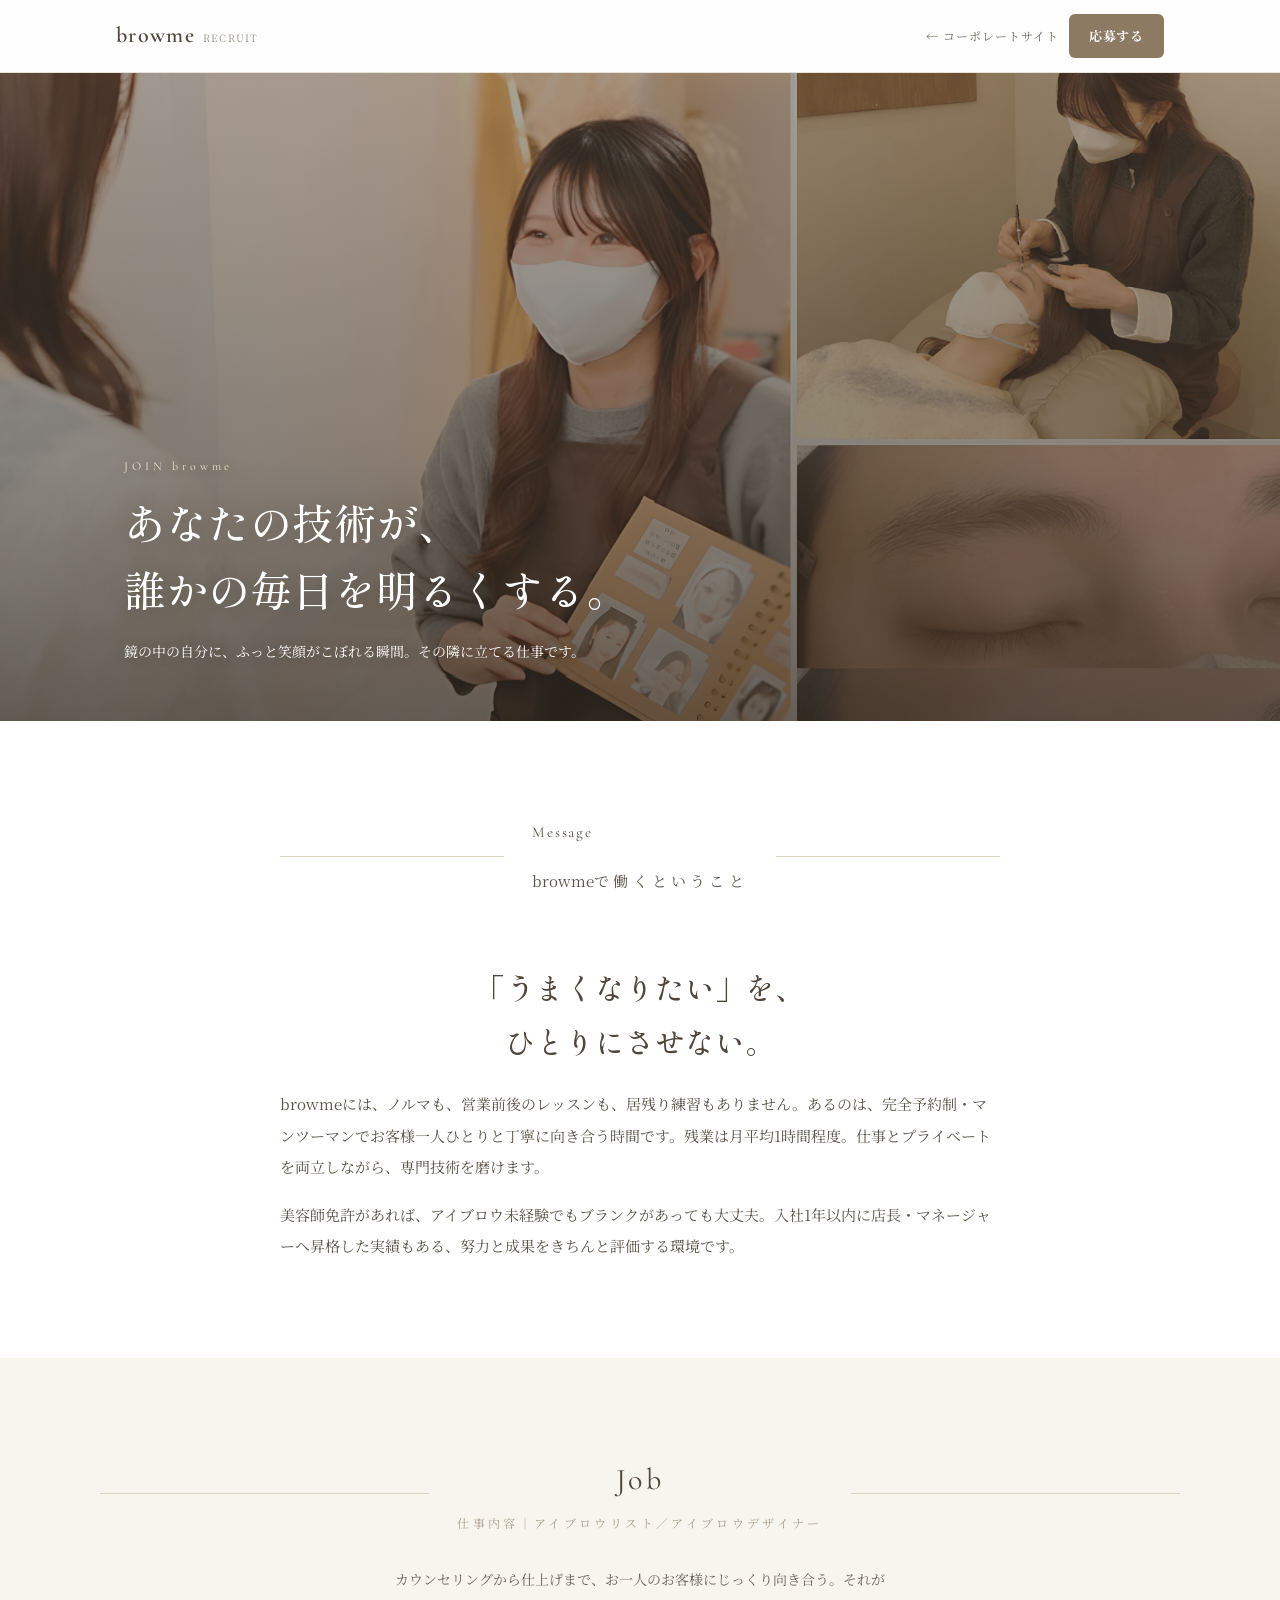
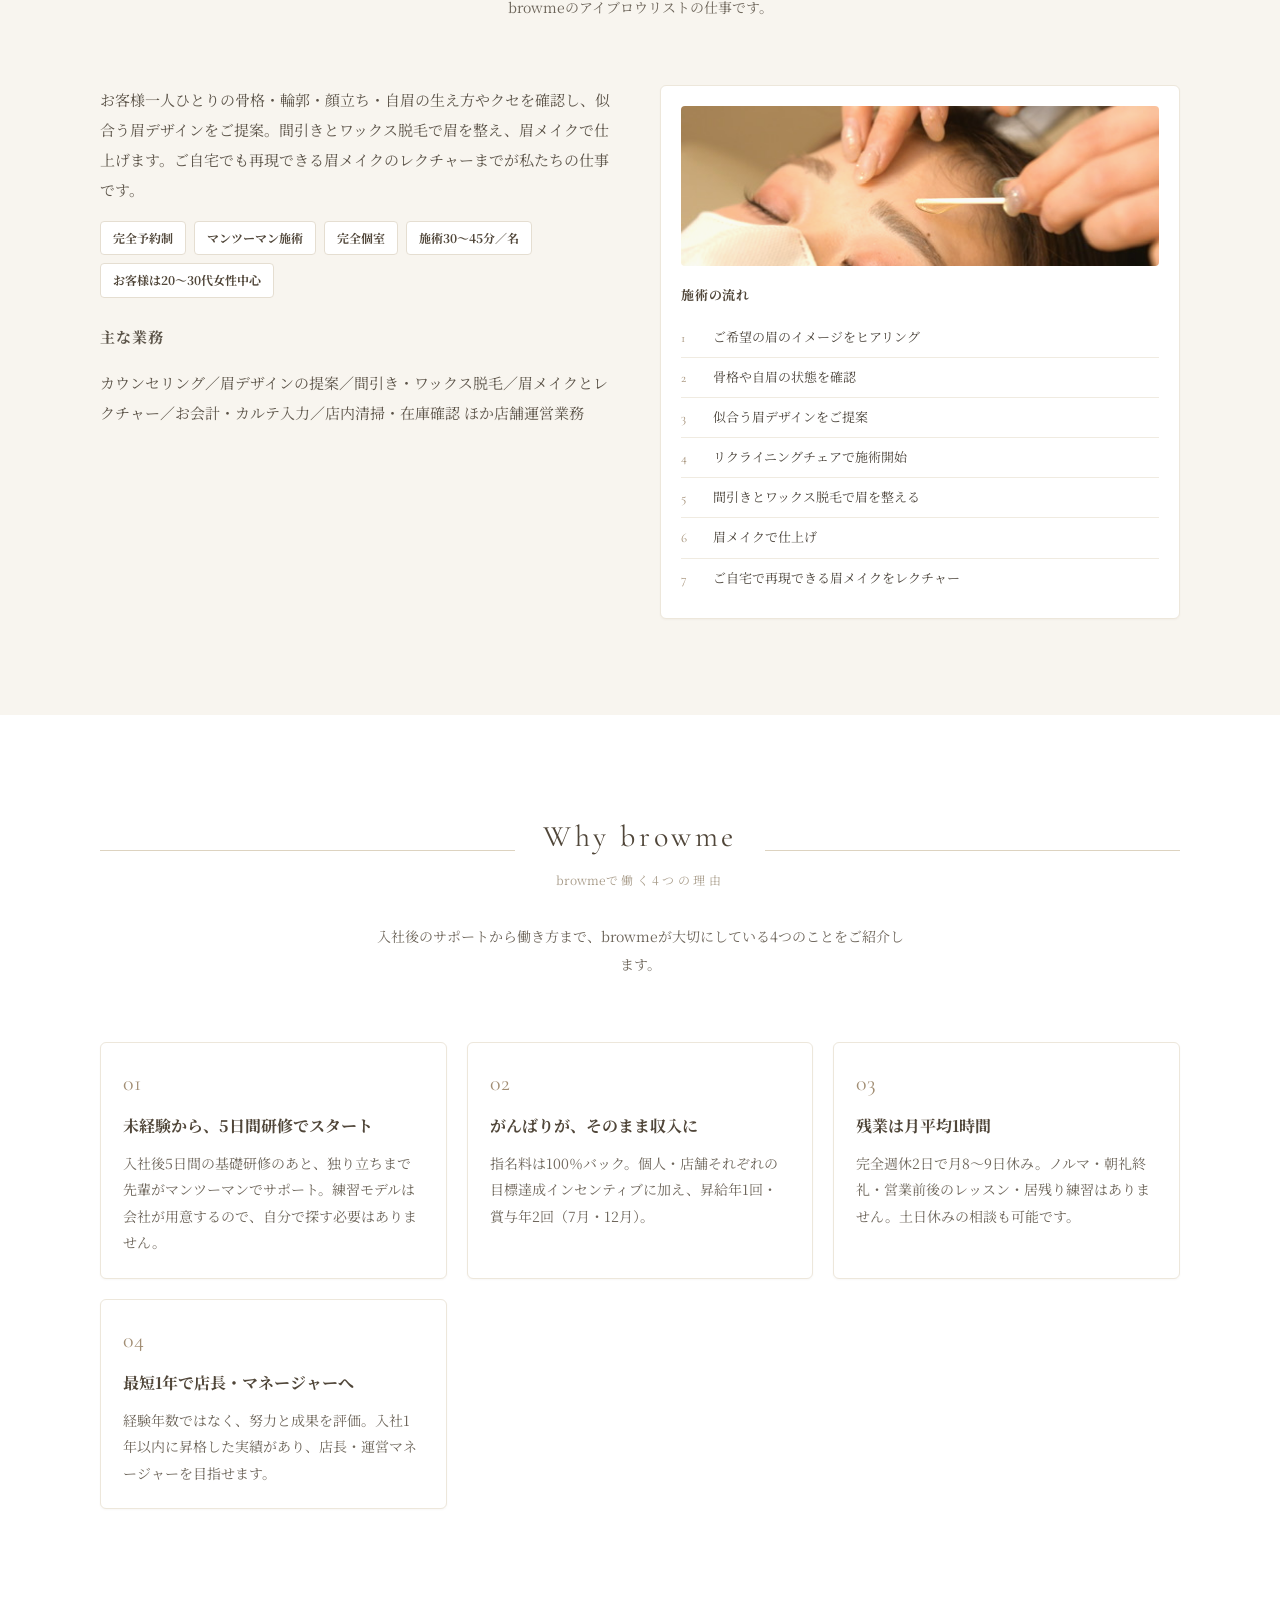
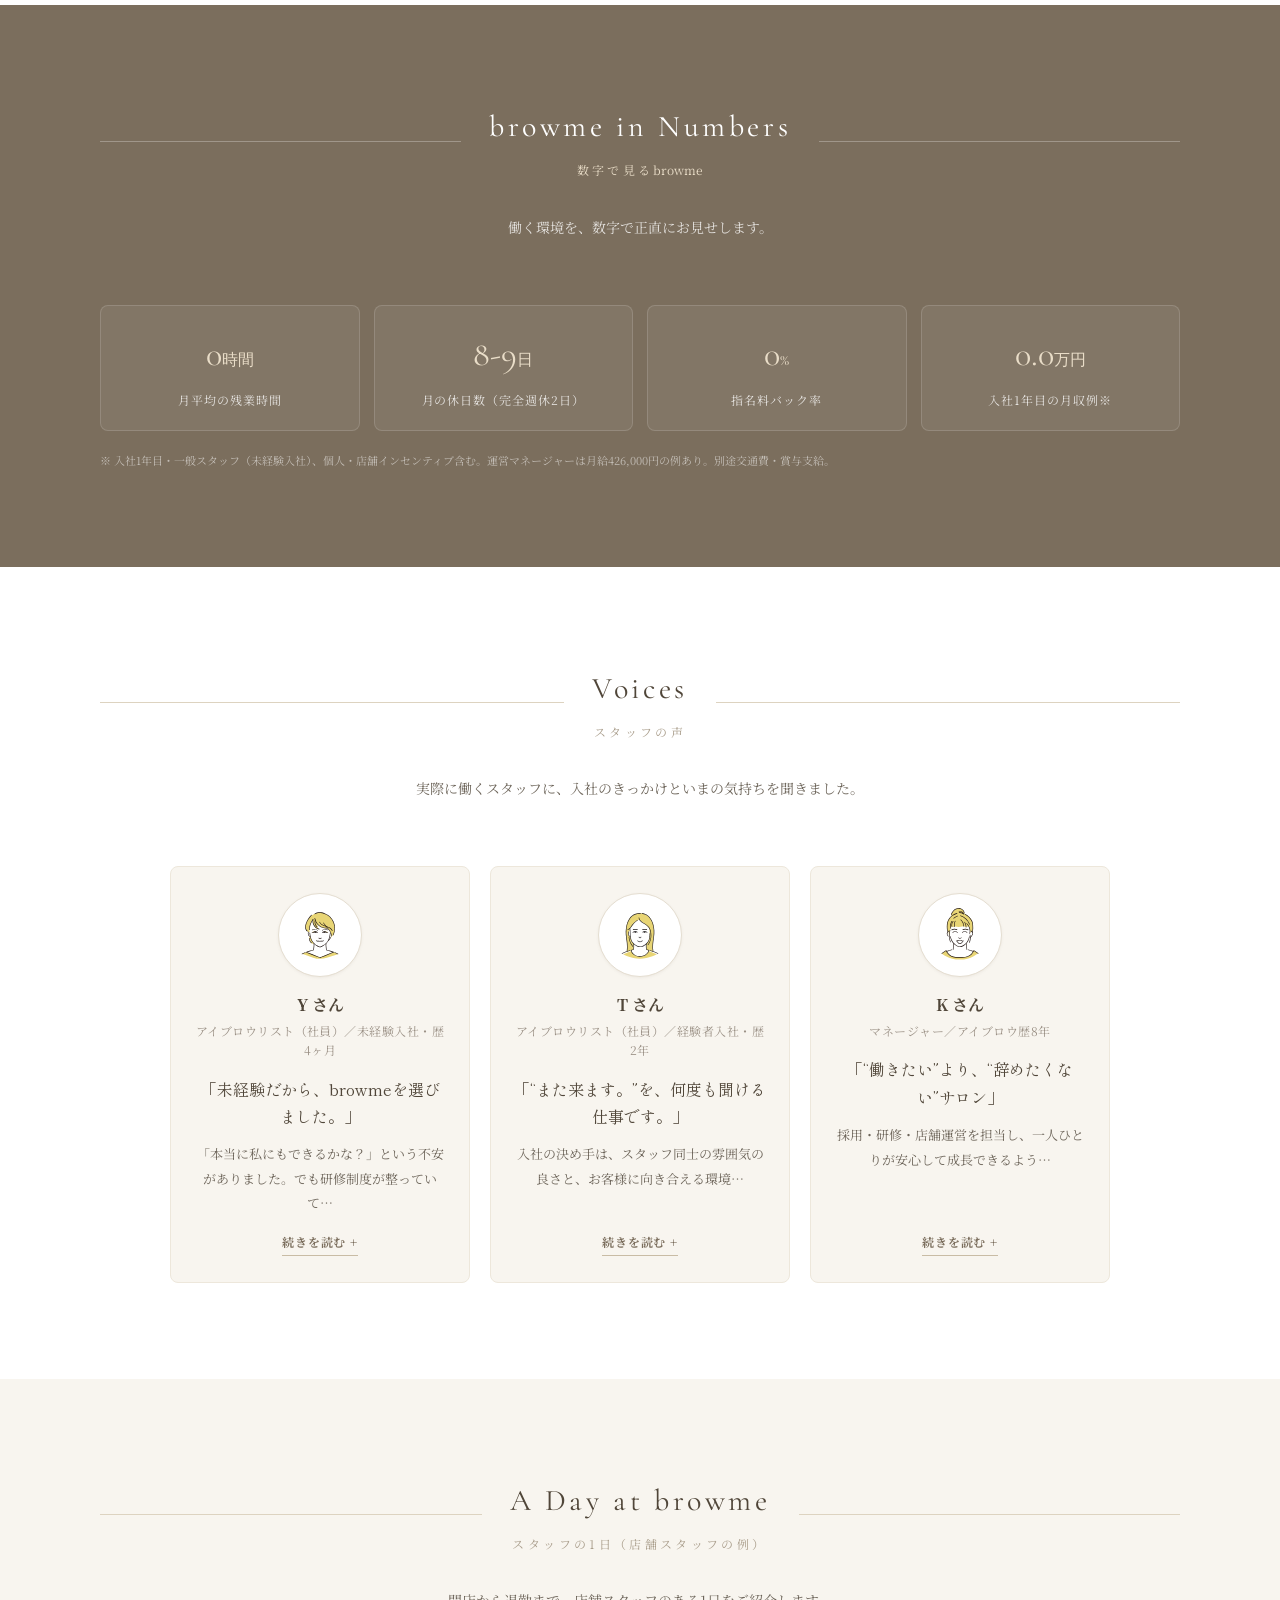
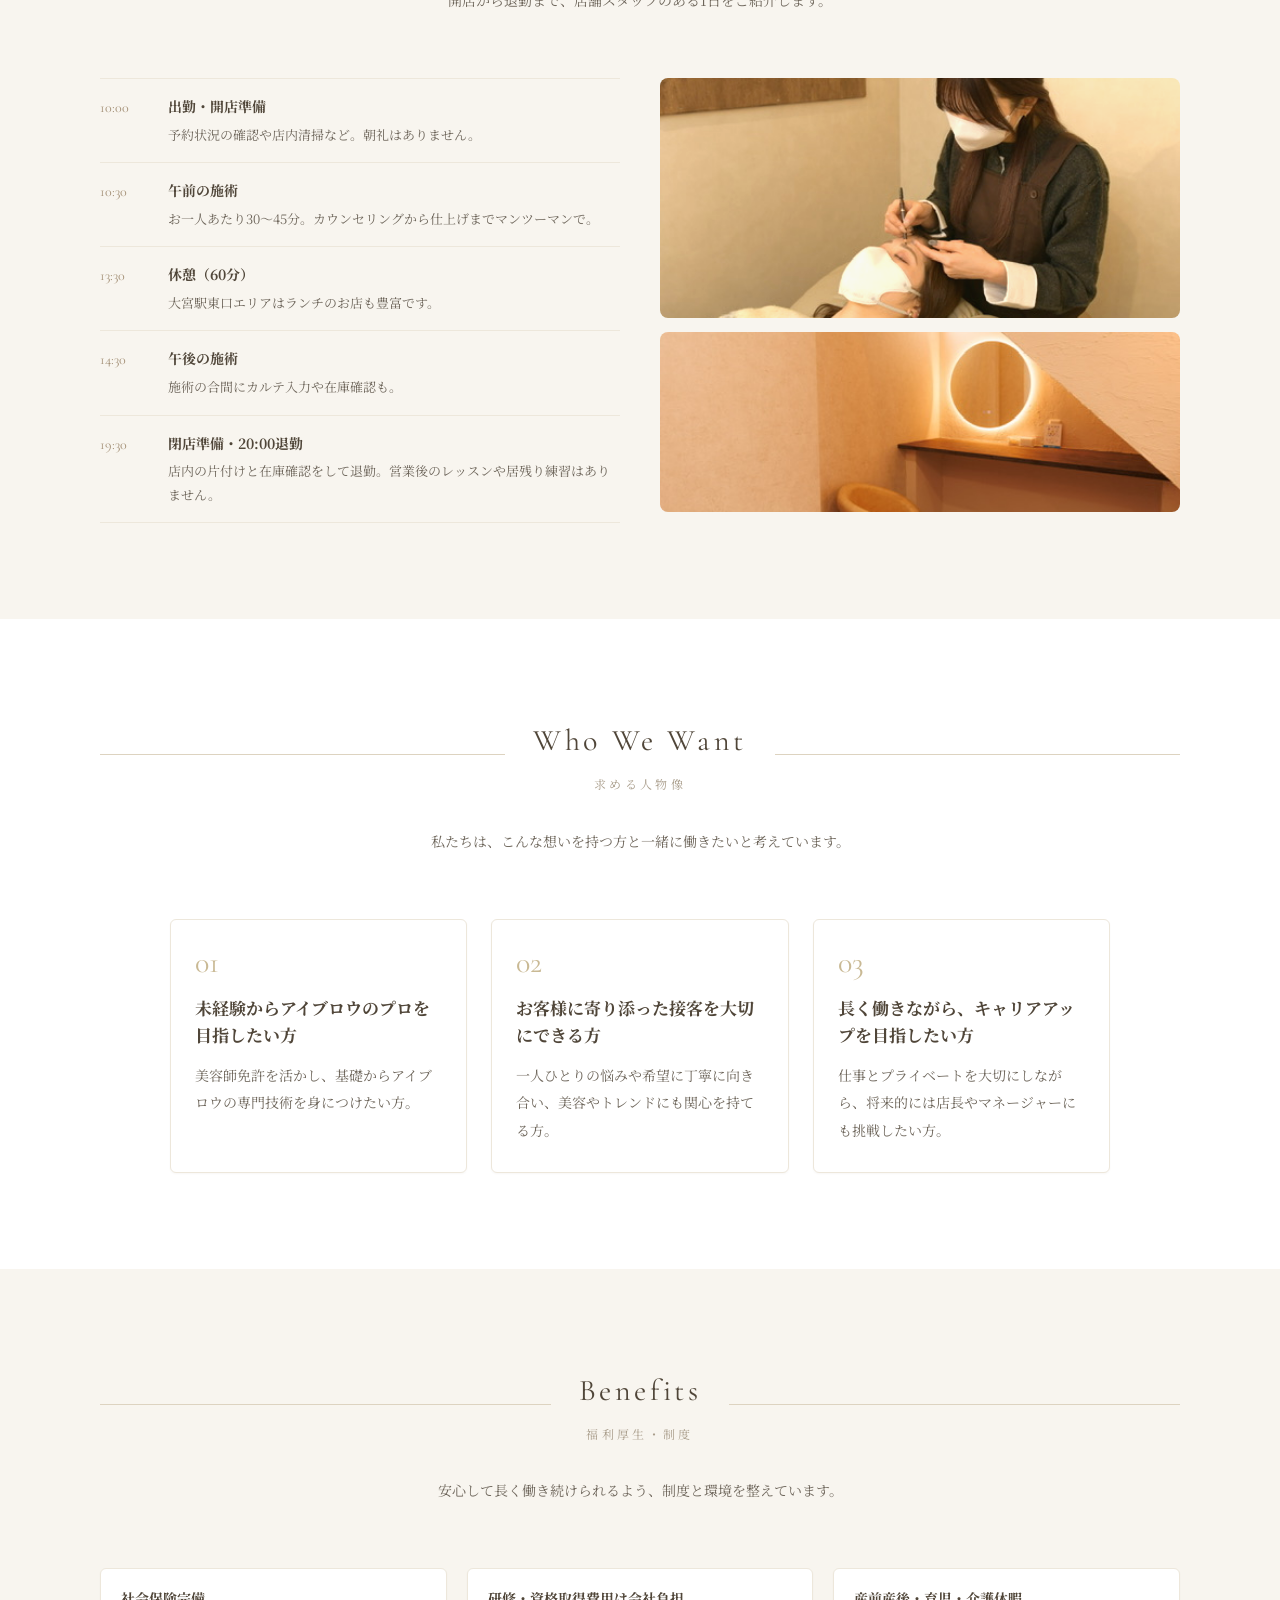
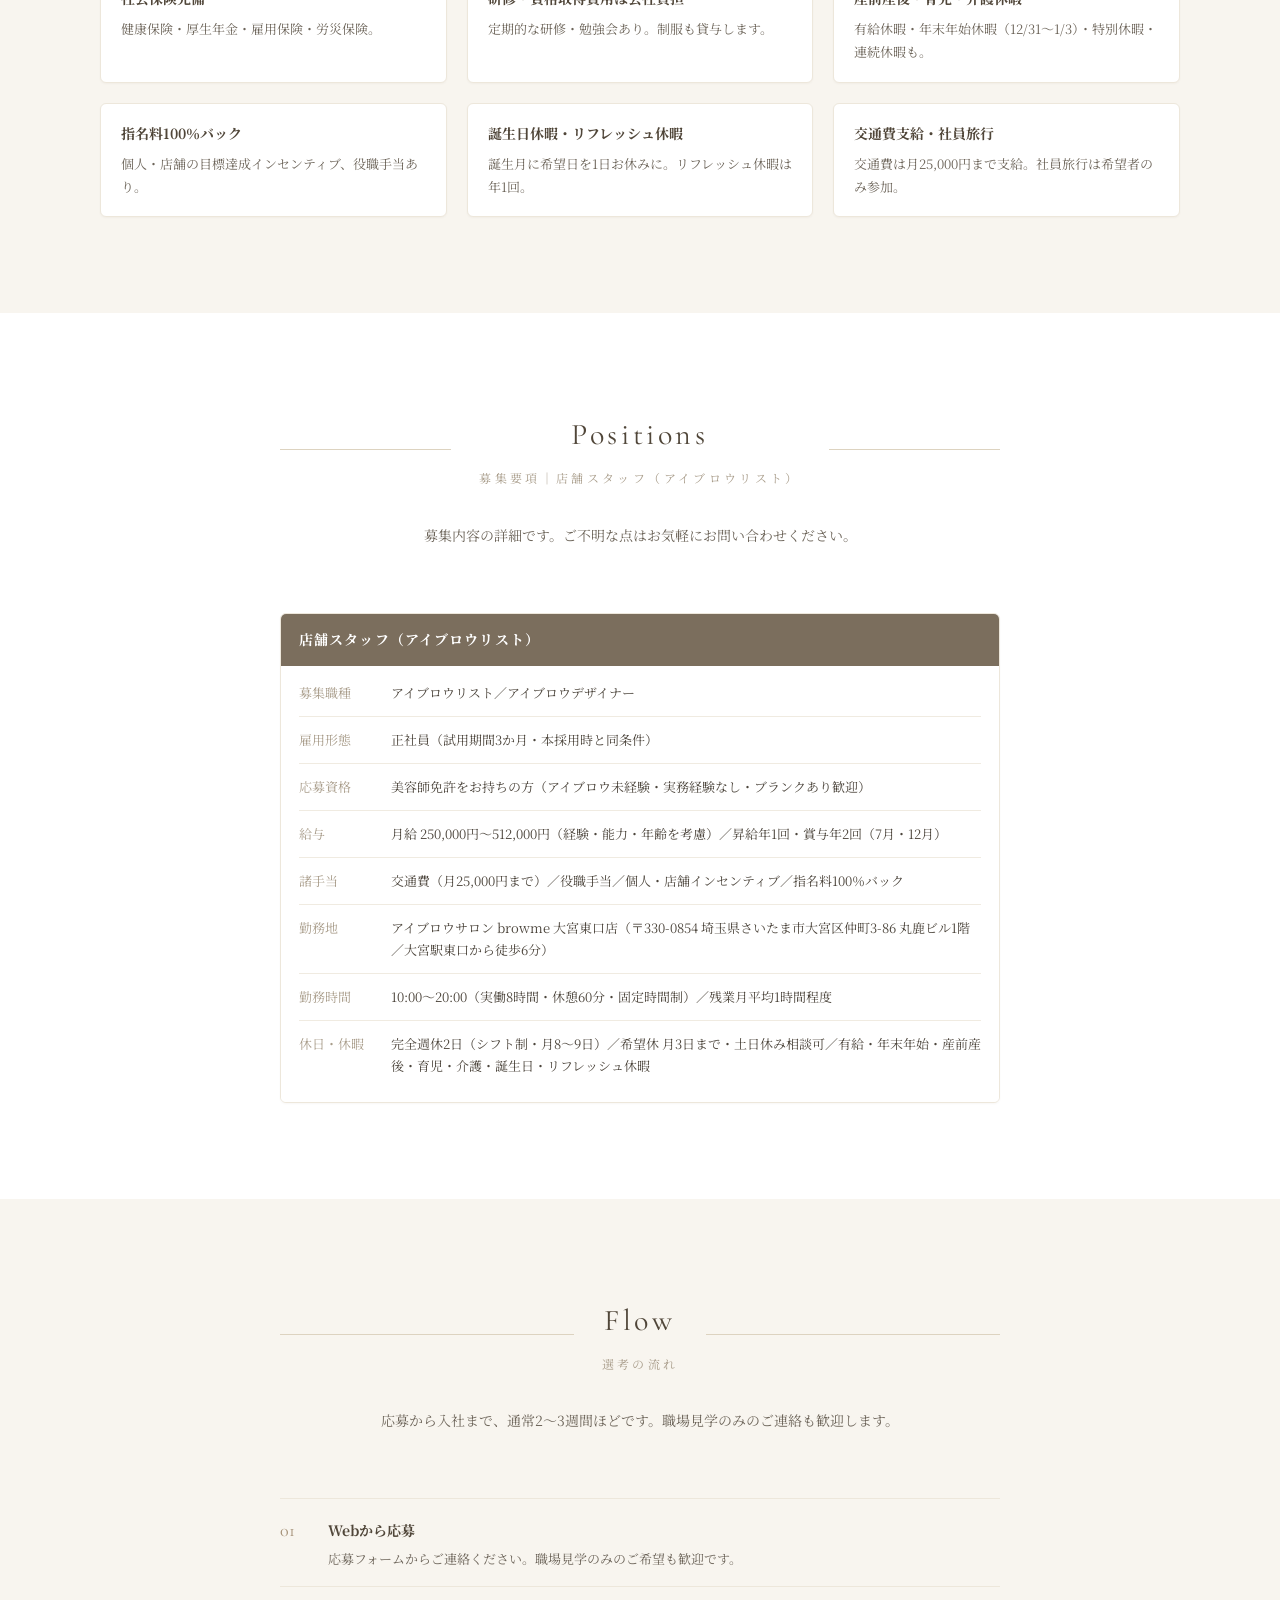
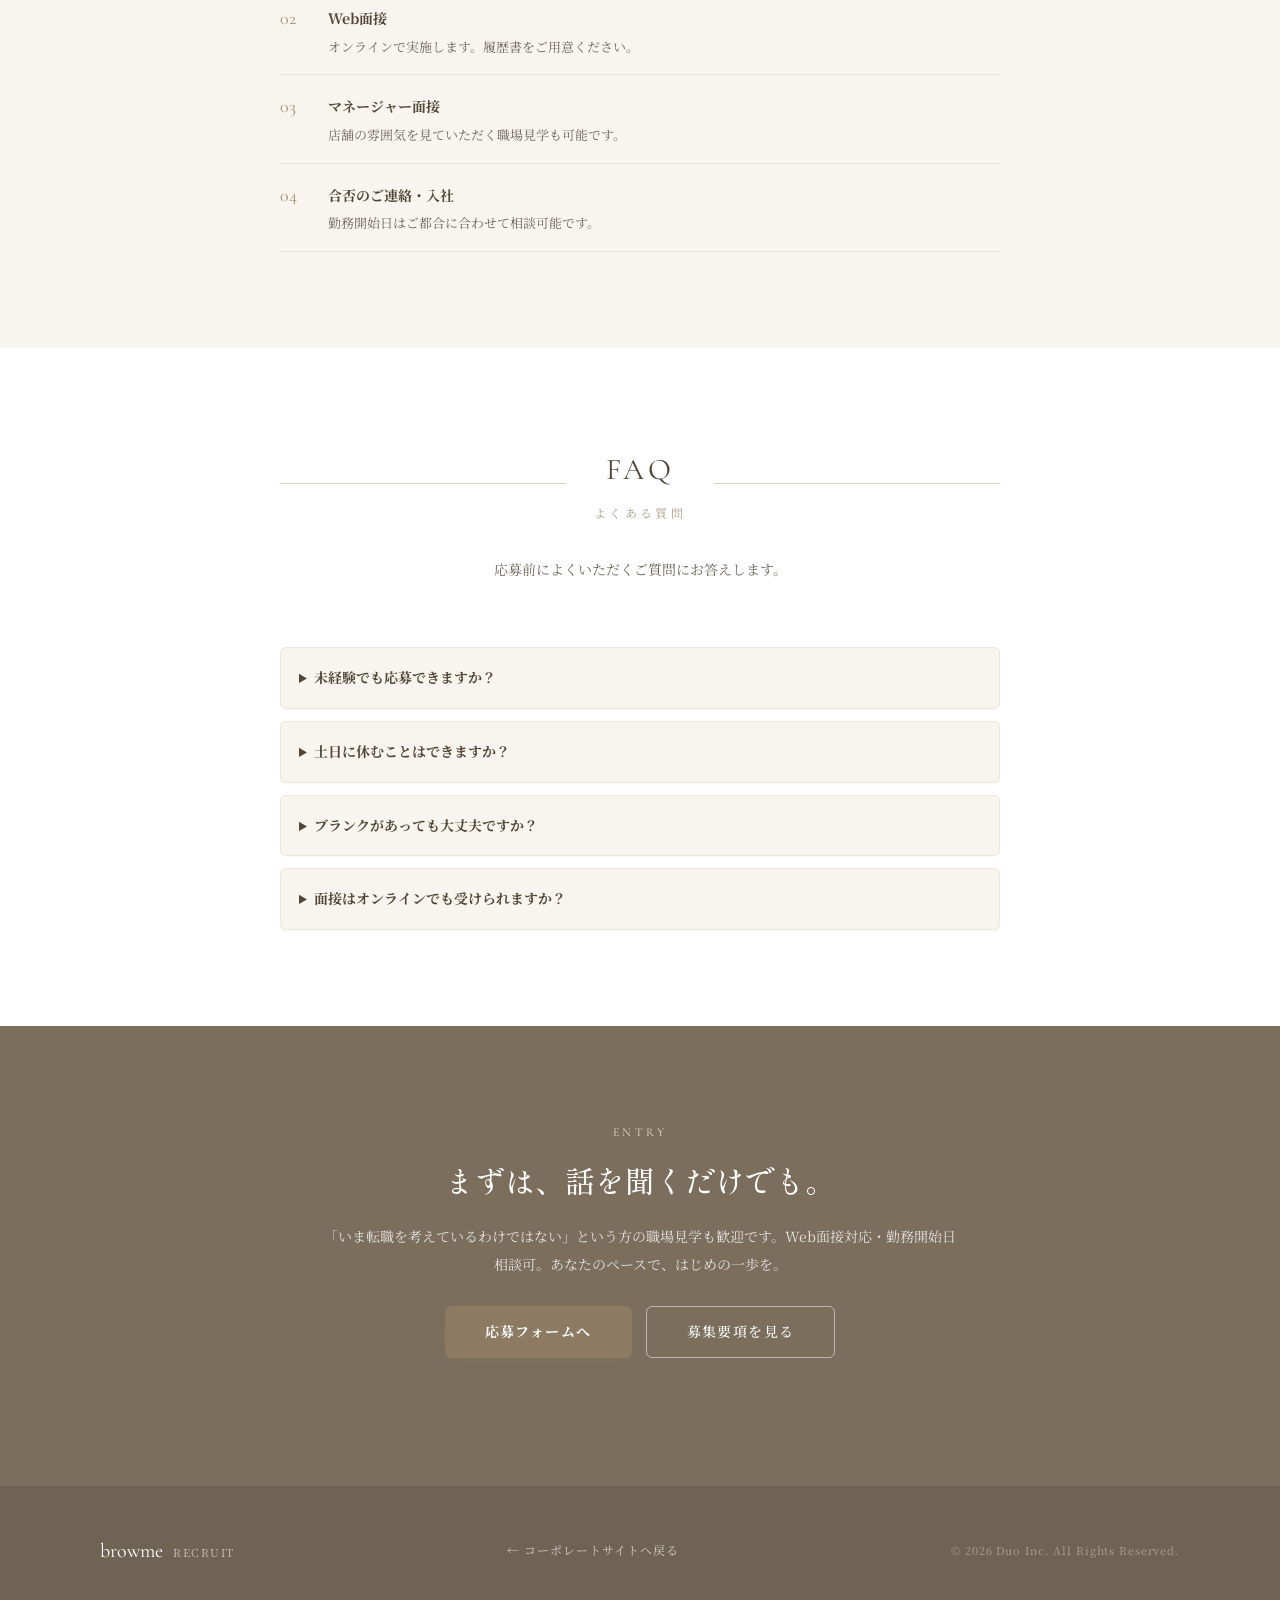
==== recruit.html @ a841f30f "初回アップロード" ====
<!DOCTYPE html>
<html lang="ja">
<head>
<meta charset="UTF-8">
<meta name="viewport" content="width=device-width, initial-scale=1">
<title>採用情報 | browme（ブロウミー）- 株式会社Duo</title>
<meta name="description" content="眉毛専門サロンbrowmeの採用情報。未経験からアイブロウのプロを目指せる環境、働く4つの理由、募集要項、選考フローをご紹介します。">
<link rel="preconnect" href="https://fonts.googleapis.com">
<link rel="preconnect" href="https://fonts.gstatic.com" crossorigin>
<link href="https://fonts.googleapis.com/css2?family=Cormorant+Garamond:ital,wght@0,400;0,500;0,600;1,400&family=Shippori+Mincho:wght@400;500;600&family=Noto+Serif+JP:wght@400;500;600;700&display=swap" rel="stylesheet">
<link rel="icon" type="image/png" sizes="16x16" href="img/favicon-16.png">
<link rel="icon" type="image/png" sizes="32x32" href="img/favicon-32.png">
<link rel="icon" type="image/png" sizes="512x512" href="img/favicon-512.png">
<link rel="apple-touch-icon" href="img/apple-touch-icon.png">
<link rel="stylesheet" href="css/base.css">
<link rel="stylesheet" href="css/style.css">
</head>
<body>

<header class="site-header">
  <div class="site-header__bar">
    <a href="index.html" class="site-header__logo">
      <span class="site-header__logo-mark">browme</span>
      <span class="site-header__logo-sub">RECRUIT</span>
    </a>
    <nav class="site-header__actions" aria-label="サイト操作">
      <a href="index.html" class="site-header__back-link">← コーポレートサイト</a>
      <a href="#entry" class="btn btn-primary">応募する</a>
    </nav>
  </div>
</header>

<main>

  <!-- Hero -->
  <section class="recruit-hero" aria-label="Recruit Hero">
    <div class="recruit-hero__media">
      <div class="img-wrapper">
        <img
          src="img/recruit-kv-collage.png"
          alt="カウンセリングから施術まで、スタッフが働く様子"
          width="4000"
          height="2800"
        />
      </div>
    </div>
    <div class="recruit-hero__overlay"></div>
    <div class="recruit-hero__content">
      <p class="recruit-hero__label">JOIN browme</p>
      <h1 class="recruit-hero__title">あなたの技術が、<br>誰かの毎日を明るくする。</h1>
      <p class="recruit-hero__lead">鏡の中の自分に、ふっと笑顔がこぼれる瞬間。その隣に立てる仕事です。</p>
    </div>
  </section>

  <!-- Message -->
  <section class="section section--bg-card" aria-labelledby="message-heading">
    <div class="container-mid message-copy" style="text-align: center;">
      <div class="section-heading">
        <span class="section-heading__rule"></span>
        <div class="section-heading__labels">
          <p class="section-heading__en" id="message-heading">Message</p>
          <p class="section-heading__jp"><span class="section-heading__jp-brand">browme</span>で働くということ</p>
        </div>
        <span class="section-heading__rule"></span>
      </div>
      <h2>「うまくなりたい」を、<br>ひとりにさせない。</h2>
      <p>browmeには、ノルマも、営業前後のレッスンも、居残り練習もありません。あるのは、完全予約制・マンツーマンでお客様一人ひとりと丁寧に向き合う時間です。残業は月平均1時間程度。仕事とプライベートを両立しながら、専門技術を磨けます。</p>
      <p>美容師免許があれば、アイブロウ未経験でもブランクがあっても大丈夫。入社1年以内に店長・マネージャーへ昇格した実績もある、努力と成果をきちんと評価する環境です。</p>
    </div>
  </section>

  <!-- Job -->
  <section class="section section--bg-base" aria-labelledby="job-heading">
    <div class="container">
      <div class="section-heading">
        <span class="section-heading__rule"></span>
        <div class="section-heading__labels">
          <p class="section-heading__en" id="job-heading">Job</p>
          <p class="section-heading__jp">仕事内容｜アイブロウリスト／アイブロウデザイナー</p>
        </div>
        <span class="section-heading__rule"></span>
      </div>
      <p class="section-lead">カウンセリングから仕上げまで、お一人のお客様にじっくり向き合う。それがbrowmeのアイブロウリストの仕事です。</p>
      <div class="job-grid">
        <div class="job-copy">
          <p>お客様一人ひとりの骨格・輪郭・顔立ち・自眉の生え方やクセを確認し、似合う眉デザインをご提案。間引きとワックス脱毛で眉を整え、眉メイクで仕上げます。ご自宅でも再現できる眉メイクのレクチャーまでが私たちの仕事です。</p>
          <div class="job-tags">
            <span class="job-tag">完全予約制</span>
            <span class="job-tag">マンツーマン施術</span>
            <span class="job-tag">完全個室</span>
            <span class="job-tag">施術30〜45分／名</span>
            <span class="job-tag">お客様は20〜30代女性中心</span>
          </div>
          <p class="job-copy__label">主な業務</p>
          <p class="job-copy__tasks">カウンセリング／眉デザインの提案／間引き・ワックス脱毛／眉メイクとレクチャー／お会計・カルテ入力／店内清掃・在庫確認 ほか店舗運営業務</p>
        </div>
        <div class="card job-flow-card">
          <div class="job-flow-card__media">
            <img src="img/treatment01.jpeg" alt="カウンセリングから仕上げまでの施術風景" width="480" height="360">
          </div>
          <p class="job-flow-card__label">施術の流れ</p>
          <div class="job-flow-list">
            <div class="job-flow-row"><span class="job-flow-row__num">1</span><span>ご希望の眉のイメージをヒアリング</span></div>
            <div class="job-flow-row"><span class="job-flow-row__num">2</span><span>骨格や自眉の状態を確認</span></div>
            <div class="job-flow-row"><span class="job-flow-row__num">3</span><span>似合う眉デザインをご提案</span></div>
            <div class="job-flow-row"><span class="job-flow-row__num">4</span><span>リクライニングチェアで施術開始</span></div>
            <div class="job-flow-row"><span class="job-flow-row__num">5</span><span>間引きとワックス脱毛で眉を整える</span></div>
            <div class="job-flow-row"><span class="job-flow-row__num">6</span><span>眉メイクで仕上げ</span></div>
            <div class="job-flow-row"><span class="job-flow-row__num">7</span><span>ご自宅で再現できる眉メイクをレクチャー</span></div>
          </div>
        </div>
      </div>
    </div>
  </section>

  <!-- Reasons -->
  <section class="section section--bg-card" aria-labelledby="reasons-heading">
    <div class="container">
      <div class="section-heading">
        <span class="section-heading__rule"></span>
        <div class="section-heading__labels">
          <p class="section-heading__en" id="reasons-heading">Why browme</p>
          <p class="section-heading__jp"><span class="section-heading__jp-brand">browme</span>で働く4つの理由</p>
        </div>
        <span class="section-heading__rule"></span>
      </div>
      <p class="section-lead">入社後のサポートから働き方まで、browmeが大切にしている4つのことをご紹介します。</p>
      <div class="card-grid">
        <article class="card reason-card">
          <p class="reason-card__num">01</p>
          <h3 class="reason-card__title">未経験から、5日間研修でスタート</h3>
          <p class="reason-card__desc">入社後5日間の基礎研修のあと、独り立ちまで先輩がマンツーマンでサポート。練習モデルは会社が用意するので、自分で探す必要はありません。</p>
        </article>
        <article class="card reason-card">
          <p class="reason-card__num">02</p>
          <h3 class="reason-card__title">がんばりが、そのまま収入に</h3>
          <p class="reason-card__desc">指名料は100％バック。個人・店舗それぞれの目標達成インセンティブに加え、昇給年1回・賞与年2回（7月・12月）。</p>
        </article>
        <article class="card reason-card">
          <p class="reason-card__num">03</p>
          <h3 class="reason-card__title">残業は月平均1時間</h3>
          <p class="reason-card__desc">完全週休2日で月8〜9日休み。ノルマ・朝礼終礼・営業前後のレッスン・居残り練習はありません。土日休みの相談も可能です。</p>
        </article>
        <article class="card reason-card">
          <p class="reason-card__num">04</p>
          <h3 class="reason-card__title">最短1年で店長・マネージャーへ</h3>
          <p class="reason-card__desc">経験年数ではなく、努力と成果を評価。入社1年以内に昇格した実績があり、店長・運営マネージャーを目指せます。</p>
        </article>
      </div>
    </div>
  </section>

  <!-- Numbers -->
  <section class="section section--bg-dark" aria-labelledby="numbers-heading">
    <div class="container">
      <div class="section-heading section-heading--on-dark">
        <span class="section-heading__rule"></span>
        <div class="section-heading__labels">
          <p class="section-heading__en" id="numbers-heading">browme in Numbers</p>
          <p class="section-heading__jp">数字で見る<span class="section-heading__jp-brand">browme</span></p>
        </div>
        <span class="section-heading__rule"></span>
      </div>
      <p class="section-lead" style="color: rgba(255,255,255,0.78);">働く環境を、数字で正直にお見せします。</p>
      <div class="numbers-grid">
        <div class="number-tile">
          <p class="number-tile__value"><span class="js-count" data-count-to="1">0</span><span class="number-tile__unit">時間</span></p>
          <p class="number-tile__label">月平均の残業時間</p>
        </div>
        <div class="number-tile">
          <p class="number-tile__value">8-9<span class="number-tile__unit">日</span></p>
          <p class="number-tile__label">月の休日数（完全週休2日）</p>
        </div>
        <div class="number-tile">
          <p class="number-tile__value"><span class="js-count" data-count-to="100">0</span><span class="number-tile__unit">%</span></p>
          <p class="number-tile__label">指名料バック率</p>
        </div>
        <div class="number-tile">
          <p class="number-tile__value"><span class="js-count" data-count-to="32.9" data-decimals="1">0.0</span><span class="number-tile__unit">万円</span></p>
          <p class="number-tile__label">入社1年目の月収例※</p>
        </div>
      </div>
      <p class="numbers-footnote">※ 入社1年目・一般スタッフ（未経験入社）、個人・店舗インセンティブ含む。運営マネージャーは月給426,000円の例あり。別途交通費・賞与支給。</p>
    </div>
  </section>

  <!-- Voices -->
  <section class="section section--bg-card" aria-labelledby="voices-heading">
    <div class="container">
      <div class="section-heading">
        <span class="section-heading__rule"></span>
        <div class="section-heading__labels">
          <p class="section-heading__en" id="voices-heading">Voices</p>
          <p class="section-heading__jp">スタッフの声</p>
        </div>
        <span class="section-heading__rule"></span>
      </div>
      <p class="section-lead">実際に働くスタッフに、入社のきっかけといまの気持ちを聞きました。</p>
      <div class="voices-grid">

        <div class="voice-card" data-voice-card
          role="button" tabindex="0"
          data-avatar-src="img/voice-y.svg"
          data-avatar-alt="Y さんのイラスト"
          data-name="Y さん"
          data-role="アイブロウリスト（社員）／未経験入社・歴4ヶ月"
          data-title="「未経験だから、browmeを選びました。」"
          data-body="「本当に私にもできるかな？」という不安がありました。でも、browmeは研修制度が整っていて、一つひとつ丁寧に教えてもらえたおかげで、少しずつ自信を持って施術ができるようになりました。現在はお客様一人ひとりに合わせたデザインをご提案し、「またお願いしたい」と言っていただけた時に、この仕事のやりがいを実感しています。分からないことはすぐに相談できる温かい環境なので、未経験だからと諦める必要はありません。一歩踏み出した先で、一緒に成長していきましょう！">
          <div class="voice-card__avatar"><img src="img/voice-y.svg" alt="Y さんのイラスト" width="84" height="84" loading="lazy" decoding="async" /></div>
          <p class="voice-card__name">Y さん</p>
          <p class="voice-card__role">アイブロウリスト（社員）／未経験入社・歴4ヶ月</p>
          <p class="voice-card__title">「未経験だから、browmeを選びました。」</p>
          <p class="voice-card__excerpt">「本当に私にもできるかな？」という不安がありました。でも研修制度が整っていて…</p>
          <span class="voice-card__more">続きを読む +</span>
        </div>

        <div class="voice-card" data-voice-card
          role="button" tabindex="0"
          data-avatar-src="img/voice-t.svg"
          data-avatar-alt="T さんのイラスト"
          data-name="T さん"
          data-role="アイブロウリスト（社員）／経験者入社・歴2年"
          data-title="「“また来ます。”を、何度も聞ける仕事です。」"
          data-body="入社の決め手は、スタッフ同士の雰囲気の良さと、お客様一人ひとりにしっかり向き合える環境だと感じたからです。現在はカウンセリングから施術まで担当し、お悩みや理想に寄り添ったデザインをご提案しています。「お願いして良かった」「また来ます」と言っていただける瞬間が、この仕事をしていて一番嬉しい瞬間です。困った時にはすぐ相談できる温かい環境なので、未経験の方も安心して成長できます。一緒に美容を楽しみながら働ける方をお待ちしています。">
          <div class="voice-card__avatar"><img src="img/voice-t.svg" alt="T さんのイラスト" width="84" height="84" loading="lazy" decoding="async" /></div>
          <p class="voice-card__name">T さん</p>
          <p class="voice-card__role">アイブロウリスト（社員）／経験者入社・歴2年</p>
          <p class="voice-card__title">「“また来ます。”を、何度も聞ける仕事です。」</p>
          <p class="voice-card__excerpt">入社の決め手は、スタッフ同士の雰囲気の良さと、お客様に向き合える環境…</p>
          <span class="voice-card__more">続きを読む +</span>
        </div>

        <div class="voice-card" data-voice-card
          role="button" tabindex="0"
          data-avatar-src="img/voice-k.svg"
          data-avatar-alt="K さんのイラスト"
          data-name="K さん"
          data-role="マネージャー／アイブロウ歴8年"
          data-title="「“働きたい”より、“辞めたくない”サロン」"
          data-body="採用・研修・店舗運営を担当し、一人ひとりが安心して成長できるようサポートしています。技術はもちろん、人としても成長できる環境だからこそ、お客様にも自然とその温かさが伝わると感じています。「ここで働けてよかった」と思ってもらえる場所を、これからもみんなでつくります。最初から完璧じゃなくて大丈夫です。分からないことや不安なことも一緒に乗り越えていくので、まずは「やってみたい」という気持ちを大切にしてほしいです。">
          <div class="voice-card__avatar"><img src="img/voice-k.svg" alt="K さんのイラスト" width="84" height="84" loading="lazy" decoding="async" /></div>
          <p class="voice-card__name">K さん</p>
          <p class="voice-card__role">マネージャー／アイブロウ歴8年</p>
          <p class="voice-card__title">「“働きたい”より、“辞めたくない”サロン」</p>
          <p class="voice-card__excerpt">採用・研修・店舗運営を担当し、一人ひとりが安心して成長できるよう…</p>
          <span class="voice-card__more">続きを読む +</span>
        </div>

      </div>
    </div>

    <div class="voice-modal-overlay" data-voice-modal hidden>
      <div class="voice-modal" data-voice-modal-dialog role="dialog" aria-modal="true" aria-labelledby="voice-modal-name">
        <button type="button" class="voice-modal__close" data-voice-modal-close aria-label="閉じる">×</button>
        <div class="voice-modal__head">
          <div class="voice-modal__avatar"><img data-voice-modal-avatar src="data:," alt="" /></div>
          <p class="voice-modal__name" id="voice-modal-name" data-voice-modal-name></p>
          <p class="voice-modal__role" data-voice-modal-role></p>
        </div>
        <p class="voice-modal__title" data-voice-modal-title></p>
        <p class="voice-modal__body" data-voice-modal-body></p>
      </div>
    </div>
  </section>

  <!-- A Day at browme -->
  <section class="section section--bg-base" aria-labelledby="day-heading">
    <div class="container">
      <div class="section-heading">
        <span class="section-heading__rule"></span>
        <div class="section-heading__labels">
          <p class="section-heading__en" id="day-heading">A Day at browme</p>
          <p class="section-heading__jp">スタッフの1日（店舗スタッフの例）</p>
        </div>
        <span class="section-heading__rule"></span>
      </div>
      <p class="section-lead">開店から退勤まで、店舗スタッフのある1日をご紹介します。</p>
      <div class="day-grid">
        <div class="numbered-list day-timeline">
          <div class="numbered-row"><span class="numbered-row__num">10:00</span><div><p class="numbered-row__title">出勤・開店準備</p><p class="numbered-row__body">予約状況の確認や店内清掃など。朝礼はありません。</p></div></div>
          <div class="numbered-row"><span class="numbered-row__num">10:30</span><div><p class="numbered-row__title">午前の施術</p><p class="numbered-row__body">お一人あたり30〜45分。カウンセリングから仕上げまでマンツーマンで。</p></div></div>
          <div class="numbered-row"><span class="numbered-row__num">13:30</span><div><p class="numbered-row__title">休憩（60分）</p><p class="numbered-row__body">大宮駅東口エリアはランチのお店も豊富です。</p></div></div>
          <div class="numbered-row"><span class="numbered-row__num">14:30</span><div><p class="numbered-row__title">午後の施術</p><p class="numbered-row__body">施術の合間にカルテ入力や在庫確認も。</p></div></div>
          <div class="numbered-row"><span class="numbered-row__num">19:30</span><div><p class="numbered-row__title">閉店準備・20:00退勤</p><p class="numbered-row__body">店内の片付けと在庫確認をして退勤。営業後のレッスンや居残り練習はありません。</p></div></div>
        </div>
        <div class="day-photos">
          <div class="day-photo-1"><img src="img/treatment02.jpeg" alt="施術中の風景" width="480" height="360"></div>
          <div class="day-photo-2"><img src="img/treatment03.jpeg" alt="スタッフルーム・休憩の様子" width="480" height="360"></div>
        </div>
      </div>
    </div>
  </section>

  <!-- Persona -->
  <section class="section section--bg-card" aria-labelledby="persona-heading">
    <div class="container">
      <div class="section-heading">
        <span class="section-heading__rule"></span>
        <div class="section-heading__labels">
          <p class="section-heading__en" id="persona-heading">Who We Want</p>
          <p class="section-heading__jp">求める人物像</p>
        </div>
        <span class="section-heading__rule"></span>
      </div>
      <p class="section-lead">私たちは、こんな想いを持つ方と一緒に働きたいと考えています。</p>
      <div class="persona-grid">
        <article class="card persona-card">
          <p class="persona-card__num">01</p>
          <h3 class="persona-card__title">未経験からアイブロウのプロを目指したい方</h3>
          <p class="persona-card__desc">美容師免許を活かし、基礎からアイブロウの専門技術を身につけたい方。</p>
        </article>
        <article class="card persona-card">
          <p class="persona-card__num">02</p>
          <h3 class="persona-card__title">お客様に寄り添った接客を大切にできる方</h3>
          <p class="persona-card__desc">一人ひとりの悩みや希望に丁寧に向き合い、美容やトレンドにも関心を持てる方。</p>
        </article>
        <article class="card persona-card">
          <p class="persona-card__num">03</p>
          <h3 class="persona-card__title">長く働きながら、キャリアアップを目指したい方</h3>
          <p class="persona-card__desc">仕事とプライベートを大切にしながら、将来的には店長やマネージャーにも挑戦したい方。</p>
        </article>
      </div>
    </div>
  </section>

  <!-- Benefits -->
  <section class="section section--bg-base" aria-labelledby="benefits-heading">
    <div class="container">
      <div class="section-heading">
        <span class="section-heading__rule"></span>
        <div class="section-heading__labels">
          <p class="section-heading__en" id="benefits-heading">Benefits</p>
          <p class="section-heading__jp">福利厚生・制度</p>
        </div>
        <span class="section-heading__rule"></span>
      </div>
      <p class="section-lead">安心して長く働き続けられるよう、制度と環境を整えています。</p>
      <div class="card-grid">
        <div class="card benefit-card">
          <p class="benefit-card__title">社会保険完備</p>
          <p class="benefit-card__desc">健康保険・厚生年金・雇用保険・労災保険。</p>
        </div>
        <div class="card benefit-card">
          <p class="benefit-card__title">研修・資格取得費用は会社負担</p>
          <p class="benefit-card__desc">定期的な研修・勉強会あり。制服も貸与します。</p>
        </div>
        <div class="card benefit-card">
          <p class="benefit-card__title">産前産後・育児・介護休暇</p>
          <p class="benefit-card__desc">有給休暇・年末年始休暇（12/31〜1/3）・特別休暇・連続休暇も。</p>
        </div>
        <div class="card benefit-card">
          <p class="benefit-card__title">指名料100％バック</p>
          <p class="benefit-card__desc">個人・店舗の目標達成インセンティブ、役職手当あり。</p>
        </div>
        <div class="card benefit-card">
          <p class="benefit-card__title">誕生日休暇・リフレッシュ休暇</p>
          <p class="benefit-card__desc">誕生月に希望日を1日お休みに。リフレッシュ休暇は年1回。</p>
        </div>
        <div class="card benefit-card">
          <p class="benefit-card__title">交通費支給・社員旅行</p>
          <p class="benefit-card__desc">交通費は月25,000円まで支給。社員旅行は希望者のみ参加。</p>
        </div>
      </div>
    </div>
  </section>

  <!-- Positions -->
  <section id="positions" class="section section--bg-card" aria-labelledby="positions-heading">
    <div class="container-mid">
      <div class="section-heading">
        <span class="section-heading__rule"></span>
        <div class="section-heading__labels">
          <p class="section-heading__en" id="positions-heading">Positions</p>
          <p class="section-heading__jp">募集要項｜店舗スタッフ（アイブロウリスト）</p>
        </div>
        <span class="section-heading__rule"></span>
      </div>
      <p class="section-lead">募集内容の詳細です。ご不明な点はお気軽にお問い合わせください。</p>
      <div class="card position-card">
        <div class="position-card__head"><p class="position-card__head-title">店舗スタッフ（アイブロウリスト）</p></div>
        <div class="position-card__body">
          <div class="position-row"><span class="position-row__label">募集職種</span><span>アイブロウリスト／アイブロウデザイナー</span></div>
          <div class="position-row"><span class="position-row__label">雇用形態</span><span>正社員（試用期間3か月・本採用時と同条件）</span></div>
          <div class="position-row"><span class="position-row__label">応募資格</span><span>美容師免許をお持ちの方（アイブロウ未経験・実務経験なし・ブランクあり歓迎）</span></div>
          <div class="position-row"><span class="position-row__label">給与</span><span>月給 250,000円〜512,000円（経験・能力・年齢を考慮）／昇給年1回・賞与年2回（7月・12月）</span></div>
          <div class="position-row"><span class="position-row__label">諸手当</span><span>交通費（月25,000円まで）／役職手当／個人・店舗インセンティブ／指名料100％バック</span></div>
          <div class="position-row"><span class="position-row__label">勤務地</span><span>アイブロウサロン browme 大宮東口店（〒330-0854 埼玉県さいたま市大宮区仲町3-86 丸鹿ビル1階／大宮駅東口から徒歩6分）</span></div>
          <div class="position-row"><span class="position-row__label">勤務時間</span><span>10:00〜20:00（実働8時間・休憩60分・固定時間制）／残業月平均1時間程度</span></div>
          <div class="position-row"><span class="position-row__label">休日・休暇</span><span>完全週休2日（シフト制・月8〜9日）／希望休 月3日まで・土日休み相談可／有給・年末年始・産前産後・育児・介護・誕生日・リフレッシュ休暇</span></div>
        </div>
      </div>
    </div>
  </section>

  <!-- Flow -->
  <section class="section section--bg-base" aria-labelledby="flow-heading">
    <div class="container-mid">
      <div class="section-heading">
        <span class="section-heading__rule"></span>
        <div class="section-heading__labels">
          <p class="section-heading__en" id="flow-heading">Flow</p>
          <p class="section-heading__jp">選考の流れ</p>
        </div>
        <span class="section-heading__rule"></span>
      </div>
      <p class="section-lead">応募から入社まで、通常2〜3週間ほどです。職場見学のみのご連絡も歓迎します。</p>
      <div class="numbered-list">
        <div class="numbered-row"><span class="numbered-row__num">01</span><div><p class="numbered-row__title">Webから応募</p><p class="numbered-row__body">応募フォームからご連絡ください。職場見学のみのご希望も歓迎です。</p></div></div>
        <div class="numbered-row"><span class="numbered-row__num">02</span><div><p class="numbered-row__title">Web面接</p><p class="numbered-row__body">オンラインで実施します。履歴書をご用意ください。</p></div></div>
        <div class="numbered-row"><span class="numbered-row__num">03</span><div><p class="numbered-row__title">マネージャー面接</p><p class="numbered-row__body">店舗の雰囲気を見ていただく職場見学も可能です。</p></div></div>
        <div class="numbered-row"><span class="numbered-row__num">04</span><div><p class="numbered-row__title">合否のご連絡・入社</p><p class="numbered-row__body">勤務開始日はご都合に合わせて相談可能です。</p></div></div>
      </div>
    </div>
  </section>

  <!-- FAQ -->
  <section class="section section--bg-card" aria-labelledby="faq-heading">
    <div class="container-mid">
      <div class="section-heading">
        <span class="section-heading__rule"></span>
        <div class="section-heading__labels">
          <p class="section-heading__en" id="faq-heading">FAQ</p>
          <p class="section-heading__jp">よくある質問</p>
        </div>
        <span class="section-heading__rule"></span>
      </div>
      <p class="section-lead">応募前によくいただくご質問にお答えします。</p>
      <div class="faq-list">
        <details class="faq-item">
          <summary>未経験でも応募できますか？</summary>
          <p>はい。美容師免許をお持ちであれば、アイブロウ未経験・美容師実務経験なしの方も歓迎です。入社後5日間の基礎研修と先輩のマンツーマンサポートで独り立ちまで伴走します。練習モデルは会社が用意します。</p>
        </details>
        <details class="faq-item">
          <summary>土日に休むことはできますか？</summary>
          <p>シフト制ですが、土日休みの相談が可能です。希望休は月3日まで出せます。</p>
        </details>
        <details class="faq-item">
          <summary>ブランクがあっても大丈夫ですか？</summary>
          <p>はい、ブランクのある方も歓迎です。5日間の基礎研修とマンツーマンサポートで、感覚を取り戻してから独り立ちできます。</p>
        </details>
        <details class="faq-item">
          <summary>面接はオンラインでも受けられますか？</summary>
          <p>はい、Web面接に対応しています。応募前の職場見学も可能ですので、お気軽にお申し付けください。</p>
        </details>
      </div>
    </div>
  </section>

  <!-- Entry CTA -->
  <section id="entry" class="section section--bg-dark section--cta-bottom" aria-labelledby="entry-heading">
    <div class="container-narrow entry-cta">
      <p class="entry-cta__label" id="entry-heading">ENTRY</p>
      <h2 class="entry-cta__title">まずは、話を聞くだけでも。</h2>
      <p class="entry-cta__lead">「いま転職を考えているわけではない」という方の職場見学も歓迎です。Web面接対応・勤務開始日相談可。あなたのペースで、はじめの一歩を。</p>
      <div class="entry-cta__actions">
        <a href="index.html#contact" class="btn btn-primary btn-lg btn-shadow">応募フォームへ</a>
        <a href="#positions" class="btn btn-outline-on-dark btn-lg">募集要項を見る</a>
      </div>
    </div>
  </section>

</main>

<footer class="site-footer" style="background: var(--color-footer-recruit);">
  <div class="container" style="display: flex; flex-wrap: wrap; align-items: center; justify-content: space-between; gap: 16px;">
    <div class="site-footer__logo">
      <span class="site-footer__logo-mark" style="font-size: 20px;">browme</span>
      <span class="site-footer__logo-sub">RECRUIT</span>
    </div>
    <a href="index.html" style="font-size: 12px; letter-spacing: 0.08em; color: rgba(255,255,255,0.7);">← コーポレートサイトへ戻る</a>
    <p class="site-footer__copyright">© 2026 Duo Inc. All Rights Reserved.</p>
  </div>
</footer>

<script src="https://cdnjs.cloudflare.com/ajax/libs/gsap/3.12.5/gsap.min.js"></script>
<script src="https://cdnjs.cloudflare.com/ajax/libs/gsap/3.12.5/ScrollTrigger.min.js"></script>
<script src="js/main.js"></script>
</body>
</html>
---- css/base.css ----
/* ===========================================================
   Base / Reset — mobile-first
   =========================================================== */
*,
*::before,
*::after {
  box-sizing: border-box;
}

html {
  scroll-behavior: smooth;
  scroll-padding-top: 72px;
}

body {
  margin: 0;
  background: var(--color-bg);
  color: var(--color-text-base);
  font-family: var(--font-body);
  -webkit-font-smoothing: antialiased;
  line-height: 1.7;
}

img {
  max-width: 100%;
  display: block;
}

a {
  color: var(--color-heading);
  text-decoration: none;
}

a:hover,
a:focus-visible {
  color: var(--color-accent);
}

button {
  font-family: inherit;
}

:focus-visible {
  outline: 2px solid var(--color-accent);
  outline-offset: 2px;
}

h1, h2, h3, p {
  margin: 0;
}

.visually-hidden {
  position: absolute;
  width: 1px;
  height: 1px;
  padding: 0;
  margin: -1px;
  overflow: hidden;
  clip: rect(0, 0, 0, 0);
  white-space: nowrap;
  border: 0;
}

@keyframes duoFadeUp {
  from {
    opacity: 0;
    transform: translateY(14px);
  }
  to {
    opacity: 1;
    transform: none;
  }
}

@media (prefers-reduced-motion: reduce) {
  html {
    scroll-behavior: auto;
  }
  * {
    animation-duration: 0.001ms !important;
    animation-iteration-count: 1 !important;
    transition-duration: 0.001ms !important;
  }
}
---- css/style.css ----
/* ===========================================================
   browme corporate site — style.css
   Design tokens, layout helpers, shared components, and
   page-specific styles (TOP / Recruit).
   =========================================================== */

/* ===========================================================
   Design Tokens
   =========================================================== */
:root {
  /* Colors — backgrounds */
  --color-bg: #F8F5EF;
  --color-card-bg: #ffffff;
  --color-card-hover-bg: #FCFAF6;
  --color-card-hover-bg-alt: #F6F1E8;

  /* Colors — dark band / CTA */
  --color-dark-band: #7B6E5D;
  --color-cta-bg: #8C7A63;
  --color-footer-top: #7B6E5D;
  --color-footer-recruit: #6F6353;

  /* Colors — text */
  --color-heading: #504639;
  --color-body: #5B5348;
  --color-body-light: #6D655A;
  --color-caption: #A99D8B;
  --color-caption-alt: #9B9186;
  --color-text-base: #4D463D;

  /* Colors — accents */
  --color-accent: #A28E74;
  --color-accent-alt: #C9B994;
  --color-accent-on-dark: #E9DDC8;
  --color-accent-on-dark-alt: #F0E5D0;

  /* Colors — borders */
  --color-border: #E9E3D7;
  --color-border-card: #EDE7DB;
  --color-border-thin: #DDD3C0;
  --color-border-input: #DCD4C5;
  --color-border-hover: #C9BCA5;
  --color-border-secondary-btn: #BBAF9C;

  /* Typography */
  --font-display: 'Cormorant Garamond', serif;
  --font-heading-jp: 'Shippori Mincho', serif;
  --font-body: 'Noto Serif JP', 'Hiragino Mincho ProN', serif;

  /* Radius */
  --radius-card: 6px;
  --radius-photo: 6px;
  --radius-image-inner: 4px;
  --radius-store-card: 8px;

  /* Shadow */
  --shadow-card: 0 1px 2px rgba(120, 105, 85, 0.05);
  --shadow-cta: 0 4px 14px rgba(140, 122, 99, 0.28);
  --shadow-modal: 0 20px 60px rgba(58, 51, 42, 0.35);

  /* Spacing — mobile-first base, overridden at wider breakpoints */
  --section-padding-y: 56px;
  --section-padding-y-lg: 96px;
  --section-padding-y-cta-bottom: 72px;
  --section-padding-y-cta-bottom-lg: 128px;
  --section-padding-x: 20px;
  --section-padding-x-lg: 24px;

  /* Layout widths */
  --content-max-width: 1080px;
  --content-max-width-wide: 940px;
  --content-max-width-mid: 720px;
  --content-max-width-narrow: 640px;

  /* Motion */
  --ease-standard: ease;
  --duration-fade: 0.25s;
}

/* ===========================================================
   Layout helpers
   =========================================================== */
.container {
  max-width: var(--content-max-width);
  margin: 0 auto;
}

.container-wide {
  max-width: var(--content-max-width-wide);
  margin: 0 auto;
}

.container-mid {
  max-width: var(--content-max-width-mid);
  margin: 0 auto;
}

.container-narrow {
  max-width: var(--content-max-width-narrow);
  margin: 0 auto;
}

.section {
  padding: var(--section-padding-y) var(--section-padding-x);
}

.section--cta-bottom {
  padding-bottom: var(--section-padding-y-cta-bottom);
}

.section--bg-base {
  background: var(--color-bg);
}

.section--bg-card {
  background: var(--color-card-bg);
}

.section--bg-dark {
  background: var(--color-dark-band);
}

@media (min-width: 768px) {
  .section {
    padding-left: var(--section-padding-x-lg);
    padding-right: var(--section-padding-x-lg);
  }
}

@media (min-width: 900px) {
  .section {
    padding-top: var(--section-padding-y-lg);
    padding-bottom: var(--section-padding-y-lg);
  }
  .section--cta-bottom {
    padding-bottom: var(--section-padding-y-cta-bottom-lg);
  }
}

/* ---------- Section heading (English + JP flanked by rules) ---------- */
.section-heading {
  display: flex;
  align-items: center;
  gap: 20px;
  margin: 0 0 40px;
}

.section-heading__rule {
  flex: 1;
  height: 1px;
  background: var(--color-border-thin);
}

.section-heading--on-dark .section-heading__rule {
  background: rgba(255, 255, 255, 0.28);
}

.section-heading__labels {
  text-align: center;
}

.section-heading__en {
  margin: 0 0 8px;
  font-family: var(--font-display);
  font-size: 24px;
  font-weight: 400;
  letter-spacing: 0.1em;
  color: var(--color-heading);
}

.section-heading--on-dark .section-heading__en {
  color: #ffffff;
}

.section-heading__jp {
  margin: 0;
  font-size: 11px;
  letter-spacing: 0.24em;
  color: var(--color-caption);
}

.section-heading--on-dark .section-heading__jp {
  color: var(--color-accent-on-dark);
}

.section-heading__jp-brand {
  letter-spacing: 0;
}

@media (min-width: 900px) {
  .section-heading {
    gap: 28px;
    margin-bottom: 64px;
  }
  .section-heading__en {
    font-size: 30px;
    letter-spacing: 0.12em;
  }
  .section-heading__jp {
    font-size: 12px;
    letter-spacing: 0.28em;
  }
}

.section-lead {
  max-width: 38em;
  margin: -16px auto 40px;
  text-align: center;
  font-size: 14px;
  line-height: 2;
  color: var(--color-body-light);
}

@media (min-width: 900px) {
  .section-lead {
    margin: -32px auto 64px;
  }
}

/* ---------- Image placeholder (replaces prototype <image-slot>) ---------- */
.img-placeholder {
  position: relative;
  width: 100%;
  height: 100%;
  min-height: 100%;
  display: flex;
  align-items: center;
  justify-content: center;
  background: linear-gradient(135deg, #EDE7DB 0%, #E2D9C8 100%);
  color: #8C7A63;
  font-size: 12px;
  letter-spacing: 0.06em;
  text-align: center;
  padding: 12px;
  overflow: hidden;
}

.img-placeholder--circle {
  border-radius: 50%;
}

/* ---------- Image wrapper (fills a positioned parent, crops to cover) ---------- */
.img-wrapper {
  position: absolute;
  inset: 0;
  overflow: hidden;
}

.img-wrapper img {
  width: 100%;
  height: 100%;
  object-fit: cover;
  display: block;
}

/* ===========================================================
   Opening — first-load intro overlay (logo + drawn brow line)
   Motion is driven by GSAP (js/main.js). This CSS only sets
   the resting/fully-revealed look, so it degrades gracefully
   (fully visible, no motion) if GSAP fails to load — and a
   single safety-net animation guarantees the overlay is removed
   even then, well after GSAP's own 3s sequence would have
   finished. It never intercepts clicks, at any point, so it can
   never block header/nav interaction underneath it.
   =========================================================== */
.opening {
  position: fixed;
  inset: 0;
  z-index: 300;
  display: flex;
  align-items: center;
  justify-content: center;
  background: var(--color-dark-band);
  pointer-events: none;
  animation: openingSafetyHide 0.5s var(--ease-standard) forwards;
  animation-delay: 4s;
}

.opening__inner {
  display: flex;
  flex-direction: column;
  align-items: center;
  gap: 16px;
}

.opening__brow {
  width: min(50vw, 200px);
  height: auto;
  overflow: visible;
}

.opening__brow path {
  fill: none;
  stroke: var(--color-accent-on-dark-alt);
  stroke-width: 1.6;
  stroke-linecap: round;
}

.opening__logo {
  margin: 0;
  font-family: var(--font-display);
  font-size: 32px;
  font-weight: 500;
  letter-spacing: 0.08em;
  color: #ffffff;
}

.opening__sub {
  margin: 0;
  font-size: 11px;
  letter-spacing: 0.34em;
  color: var(--color-accent-on-dark);
}

@keyframes openingSafetyHide {
  to {
    opacity: 0;
    visibility: hidden;
  }
}

@media (prefers-reduced-motion: reduce) {
  .opening {
    display: none;
  }
}

/* ===========================================================
   Shared components — header, nav, buttons, cards, footer, forms
   =========================================================== */

/* ---------- Header ---------- */
.site-header {
  position: sticky;
  top: 0;
  z-index: 50;
  background: rgba(255, 255, 255, 0.9);
  backdrop-filter: blur(8px);
  -webkit-backdrop-filter: blur(8px);
  border-bottom: 1px solid var(--color-border);
  transition: box-shadow 0.3s ease;
}

.site-header--scrolled {
  box-shadow: 0 2px 14px rgba(80, 70, 57, 0.08);
}

.site-header__bar {
  max-width: var(--content-max-width);
  margin: 0 auto;
  display: flex;
  align-items: center;
  justify-content: space-between;
  padding: 14px 16px;
  gap: 12px;
}

.site-header__logo {
  display: flex;
  align-items: baseline;
  gap: 8px;
}

.site-header__logo-mark {
  font-family: var(--font-display);
  font-size: 22px;
  font-weight: 600;
  letter-spacing: 0.06em;
  color: var(--color-heading);
}

.site-header__logo-sub {
  font-size: 10px;
  letter-spacing: 0.12em;
  color: var(--color-caption-alt);
  white-space: nowrap;
}

.site-header__actions {
  display: flex;
  align-items: center;
  gap: 10px;
}

.site-header__back-link {
  display: none;
  font-size: 12px;
  letter-spacing: 0.08em;
  color: var(--color-body-light);
}

@media (min-width: 640px) {
  .site-header__back-link {
    display: inline;
  }
}

/* Hamburger (mobile menu toggle, top page) */
.menu-toggle {
  display: flex;
  flex-direction: column;
  justify-content: center;
  gap: 5px;
  width: 44px;
  height: 44px;
  padding: 0 10px;
  background: transparent;
  border: none;
  cursor: pointer;
}

.menu-toggle__bar {
  display: block;
  height: 1.5px;
  background: var(--color-dark-band);
}

.mobile-nav {
  position: absolute;
  top: 100%;
  left: 0;
  right: 0;
  border-top: 1px solid var(--color-border);
  background: rgba(255, 255, 255, 0.97);
  box-shadow: var(--shadow-modal);
  animation: duoFadeUp var(--duration-fade) var(--ease-standard) both;
}

.mobile-nav[hidden] {
  display: none;
}

.mobile-nav__list {
  max-width: var(--content-max-width);
  margin: 0 auto;
  display: grid;
  padding: 8px 16px 16px;
  list-style: none;
}

.mobile-nav__link {
  display: block;
  padding: 13px 4px;
  border-bottom: 1px solid #F0EBE1;
  font-size: 14px;
  letter-spacing: 0.08em;
}

.mobile-nav__list li:last-child .mobile-nav__link {
  border-bottom: none;
}

.mobile-nav__num {
  font-family: var(--font-display);
  color: var(--color-accent);
  font-size: 12px;
  margin-right: 10px;
}

/* ---------- Buttons ---------- */
.btn {
  display: inline-flex;
  align-items: center;
  justify-content: center;
  gap: 8px;
  min-height: 44px;
  padding: 0 20px;
  border-radius: var(--radius-card);
  font-size: 13px;
  font-weight: 700;
  letter-spacing: 0.06em;
  border: none;
  cursor: pointer;
  text-align: center;
}

.btn-primary {
  background: var(--color-cta-bg);
  color: #ffffff;
}

.btn-primary:hover,
.btn-primary:focus-visible {
  color: #ffffff;
  opacity: 0.9;
}

.btn-dark {
  background: var(--color-dark-band);
  color: #ffffff;
}

.btn-dark:hover,
.btn-dark:focus-visible {
  color: #ffffff;
  opacity: 0.9;
}

.btn-secondary {
  background: #ffffff;
  border: 1px solid var(--color-border-secondary-btn);
  color: var(--color-heading);
  font-weight: 500;
}

.btn-outline-on-dark {
  background: transparent;
  border: 1px solid rgba(255, 255, 255, 0.5);
  color: #ffffff;
  font-weight: 500;
}

.btn-outline-on-dark:hover,
.btn-outline-on-dark:focus-visible {
  color: var(--color-accent-on-dark);
  border-color: var(--color-accent-on-dark);
}

.btn-lg {
  min-height: 52px;
  padding: 0 40px;
  font-size: 14px;
  letter-spacing: 0.1em;
}

.btn-block {
  width: 100%;
}

.btn-shadow {
  box-shadow: var(--shadow-cta);
}

/* ---------- Cards ---------- */
.card {
  background: var(--color-card-bg);
  border: 1px solid var(--color-border-card);
  border-radius: var(--radius-card);
  box-shadow: var(--shadow-card);
}

.card-grid {
  display: grid;
  grid-template-columns: 1fr;
  gap: 20px;
}

@media (min-width: 560px) {
  .card-grid {
    grid-template-columns: repeat(auto-fit, minmax(260px, 1fr));
  }
}

/* ---------- Footer ---------- */
.site-footer {
  padding: 40px 20px 48px;
}

.site-footer .container {
  display: grid;
  gap: 24px;
}

.site-footer__logo {
  display: flex;
  align-items: baseline;
  gap: 10px;
}

.site-footer__logo-mark {
  font-family: var(--font-display);
  font-size: 24px;
  color: #ffffff;
}

.site-footer__logo-sub {
  font-size: 11px;
  letter-spacing: 0.14em;
  color: rgba(255, 255, 255, 0.6);
}

.site-footer__nav {
  display: flex;
  flex-wrap: wrap;
  gap: 10px 20px;
  font-size: 12px;
  letter-spacing: 0.1em;
  list-style: none;
  padding: 0;
  margin: 0;
}

.site-footer__nav a {
  color: rgba(255, 255, 255, 0.75);
}

.site-footer__nav a:hover,
.site-footer__nav a:focus-visible {
  color: var(--color-accent-on-dark);
}

.site-footer__copyright {
  font-size: 11px;
  letter-spacing: 0.08em;
  color: rgba(255, 255, 255, 0.4);
}

@media (min-width: 900px) {
  .site-footer {
    padding: 48px 24px 56px;
  }
}

/* ---------- Forms ---------- */
.form-field {
  display: grid;
  gap: 8px;
  font-size: 13px;
  font-weight: 500;
  color: var(--color-heading);
}

.form-field__required {
  font-weight: 400;
  color: var(--color-caption);
}

.form-field input,
.form-field select,
.form-field textarea {
  min-height: 46px;
  padding: 10px 14px;
  border: 1px solid var(--color-border-input);
  border-radius: var(--radius-card);
  background: #ffffff;
  font-size: 15px;
  font-family: var(--font-body);
  color: var(--color-text-base);
}

.form-field select {
  appearance: none;
  background-image: linear-gradient(45deg, transparent 50%, var(--color-body-light) 50%),
    linear-gradient(135deg, var(--color-body-light) 50%, transparent 50%);
  background-position: calc(100% - 20px) center, calc(100% - 15px) center;
  background-size: 5px 5px, 5px 5px;
  background-repeat: no-repeat;
}

.form-field textarea {
  min-height: 120px;
  line-height: 1.8;
  resize: vertical;
}

.form-notice {
  margin: 0 0 24px;
  font-size: 13px;
  line-height: 1.9;
  color: var(--color-body-light);
  background: #ffffff;
  border: 1px solid var(--color-border);
  border-radius: var(--radius-card);
  padding: 14px 18px;
}

.form-success {
  margin: 0;
  text-align: center;
  font-size: 13px;
  color: var(--color-heading);
  background: #ffffff;
  border: 1px solid var(--color-accent);
  border-radius: var(--radius-card);
  padding: 12px;
}

.form-success[hidden] {
  display: none;
}

/* ---------- Numbered list rows (reasons / flow / timeline) ---------- */
.numbered-row {
  display: flex;
  gap: 16px;
  padding: 16px 0;
  border-top: 1px solid var(--color-border-card);
  align-items: baseline;
}

.numbered-list .numbered-row:last-child {
  border-bottom: 1px solid var(--color-border-card);
}

.numbered-row__num {
  font-family: var(--font-display);
  font-size: 18px;
  color: var(--color-accent);
  flex: 0 0 32px;
}

.numbered-row__title {
  margin: 0 0 4px;
  font-size: 14px;
  font-weight: 700;
  color: var(--color-heading);
}

.numbered-row__body {
  margin: 0;
  font-size: 13px;
  line-height: 1.8;
  color: var(--color-body-light);
}

/* ===========================================================
   TOP page (index.html) — page-specific styles
   =========================================================== */

/* ---------- Hero ---------- */
.hero {
  position: relative;
  min-height: 68vh;
  display: flex;
  align-items: flex-end;
  overflow: hidden;
}

.hero__media {
  position: absolute;
  inset: 0;
}

.hero__overlay {
  position: absolute;
  inset: 0;
  background: linear-gradient(
    to top,
    rgba(77, 68, 56, 0.88) 0%,
    rgba(77, 68, 56, 0.55) 40%,
    rgba(77, 68, 56, 0.15) 70%,
    transparent 100%
  );
  pointer-events: none;
}

.hero__content {
  position: relative;
  width: 100%;
  max-width: var(--content-max-width);
  margin: 0 auto;
  padding: 0 20px 40px;
}

.hero__label {
  margin: 0 0 12px;
  font-family: var(--font-display);
  font-size: 12px;
  letter-spacing: 0.32em;
  color: var(--color-accent-on-dark-alt);
  text-shadow: 0 1px 8px rgba(77, 68, 56, 0.6);
}

.hero__title {
  margin: 0 0 16px;
  font-family: var(--font-heading-jp);
  font-weight: 500;
  font-size: clamp(26px, 6.4vw, 44px);
  line-height: 1.5;
  color: #ffffff;
  text-wrap: pretty;
  text-shadow: 0 2px 16px rgba(77, 68, 56, 0.5);
}

.hero__lead {
  margin: 0;
  font-size: 14px;
  line-height: 1.9;
  color: #ffffff;
  max-width: 34em;
  text-shadow: 0 1px 10px rgba(77, 68, 56, 0.6);
}

@media (min-width: 900px) {
  .hero {
    min-height: 78vh;
  }
  .hero__content {
    padding: 0 24px 56px;
  }
}

/* ---------- About Us ---------- */
.about-grid {
  display: grid;
  grid-template-columns: 1fr;
  grid-template-areas:
    "intro"
    "media"
    "details";
  gap: 32px;
  align-items: start;
}

.about-copy {
  grid-area: intro;
}

.about-media {
  grid-area: media;
}

.about-grid > .company-table {
  grid-area: details;
}

@media (min-width: 720px) {
  .about-grid {
    grid-template-columns: 1fr 1fr;
    grid-template-areas:
      "intro media"
      "details media";
    gap: 40px;
  }
}

.about-copy h2 {
  margin: 0 0 18px;
  font-family: var(--font-heading-jp);
  font-weight: 500;
  font-size: 22px;
  line-height: 1.65;
  color: var(--color-heading);
  text-wrap: pretty;
}

.about-copy p {
  margin: 0 0 16px;
  font-size: 15px;
  line-height: 2;
  color: var(--color-body);
}

@media (min-width: 900px) {
  .about-copy h2 {
    font-size: 26px;
  }
}

.company-table {
  border-top: 1px solid #E5DED1;
}

.company-table__row {
  display: flex;
  gap: 16px;
  padding: 14px 0;
  border-bottom: 1px solid #E5DED1;
  font-size: 13px;
}

.company-table__label {
  flex: 0 0 76px;
  color: var(--color-caption-alt);
}

.about-photo {
  position: relative;
  aspect-ratio: 4 / 3;
  border-radius: 8px;
  overflow: hidden;
  filter: brightness(1.1) contrast(0.93) saturate(1.02);
}

.about-photo::after {
  content: '';
  position: absolute;
  inset: 0;
  background: linear-gradient(165deg, rgba(248, 245, 239, 0.3) 0%, rgba(123, 110, 93, 0.16) 100%);
  pointer-events: none;
}

.message-card {
  padding: 24px;
}

.message-card__eyebrow {
  margin: 0 0 10px;
  font-size: 12px;
  letter-spacing: 0.18em;
  color: var(--color-accent);
  font-weight: 700;
}

.message-card__body {
  margin: 0 0 12px;
  font-size: 14px;
  line-height: 2;
  color: var(--color-body);
}

.message-card__attribution {
  margin: 0;
  font-size: 12px;
  color: var(--color-caption-alt);
}

/* ---------- Services ---------- */
.service-card {
  overflow: hidden;
  background: var(--color-bg);
}

.service-card__media {
  position: relative;
  aspect-ratio: 1 / 1;
}

.service-card__body {
  padding: 20px;
}

.service-card__title {
  margin: 0 0 10px;
  font-size: 17px;
  font-weight: 700;
  color: var(--color-heading);
}

.service-card__desc {
  margin: 0 0 14px;
  font-size: 14px;
  line-height: 1.9;
  color: var(--color-body-light);
}

.service-card__price {
  margin: 0;
  font-family: var(--font-display);
  font-size: 17px;
  color: var(--color-heading);
}

.service-card__price-note {
  font-family: var(--font-body);
  font-size: 11px;
  color: var(--color-caption-alt);
}

/* ---------- Locations ---------- */
.locations-intro {
  margin: 0 0 28px;
  font-size: 14px;
  line-height: 1.9;
  color: rgba(255, 255, 255, 0.75);
  max-width: 40em;
}

.store-grid {
  display: grid;
  grid-template-columns: 1fr;
  gap: 20px;
}

@media (min-width: 560px) {
  .store-grid {
    grid-template-columns: repeat(auto-fit, minmax(280px, 1fr));
  }
}

.store-card {
  background: #ffffff;
  border-radius: var(--radius-store-card);
  overflow: hidden;
  display: flex;
  flex-direction: column;
}

.store-card__media {
  height: 180px;
}

@media (min-width: 900px) {
  .store-card__media {
    height: 200px;
  }
}

.store-card__body {
  padding: 20px 20px 22px;
  display: flex;
  flex-direction: column;
  gap: 14px;
  flex: 1;
}

.store-card__head {
  display: flex;
  align-items: baseline;
  justify-content: space-between;
  gap: 10px;
}

.store-card__name {
  margin: 0;
  font-family: var(--font-heading-jp);
  font-weight: 600;
  font-size: 18px;
  color: var(--color-heading);
}

.store-card__badge {
  font-family: var(--font-display);
  font-size: 11px;
  letter-spacing: 0.1em;
  color: var(--color-accent);
  white-space: nowrap;
}

.store-card__facts {
  display: grid;
  gap: 8px;
  font-size: 13px;
  color: var(--color-body-light);
  line-height: 1.7;
}

.store-card__fact {
  display: flex;
  gap: 8px;
}

.store-card__fact-label {
  flex: 0 0 62px;
  color: var(--color-caption);
}

.store-card__actions {
  display: flex;
  gap: 10px;
  margin-top: auto;
}

.store-card__actions .btn {
  flex: 1;
}

/* ---------- News ---------- */
.news-list {
  overflow: hidden;
}

.news-item {
  display: flex;
  flex-wrap: wrap;
  align-items: center;
  gap: 6px 14px;
  padding: 16px 18px;
  border-bottom: 1px solid #F0EBE1;
  color: var(--color-text-base);
}

.news-list .news-item:last-child {
  border-bottom: none;
}

.news-item:hover,
.news-item:focus-visible {
  background: var(--color-card-hover-bg-alt);
  color: var(--color-heading);
}

.news-item__date {
  font-family: var(--font-display);
  font-size: 13px;
  color: var(--color-caption-alt);
}

.news-item__tag {
  font-size: 10px;
  font-weight: 700;
  letter-spacing: 0.1em;
  border-radius: 3px;
  padding: 3px 8px;
  color: var(--color-heading);
  border: 1px solid var(--color-border-secondary-btn);
}

.news-item__tag--accent {
  color: var(--color-accent);
  border-color: var(--color-accent);
}

.news-item__title {
  flex: 1 1 100%;
  font-size: 14px;
  line-height: 1.7;
}

@media (min-width: 900px) {
  .news-item {
    padding: 20px 22px;
  }
}

/* ---------- Recruit teaser ---------- */
.recruit-teaser {
  display: flex;
  flex-wrap: wrap;
  gap: 32px;
  align-items: stretch;
}

.recruit-teaser__media {
  flex: 1 1 320px;
  position: relative;
  min-height: 280px;
  border-radius: 8px;
  overflow: hidden;
}

.recruit-teaser__media-overlay {
  position: absolute;
  inset: 0;
  display: flex;
  align-items: flex-end;
  background: linear-gradient(to top, rgba(77, 68, 56, 0.78) 0%, rgba(77, 68, 56, 0.28) 55%, transparent 100%);
  pointer-events: none;
  padding: 24px;
}

.recruit-teaser__media-caption {
  margin: 0;
  font-family: var(--font-heading-jp);
  font-weight: 600;
  font-size: clamp(22px, 4.6vw, 34px);
  line-height: 1.6;
  color: #ffffff;
  text-shadow: 0 2px 16px rgba(77, 68, 56, 0.6);
}

.recruit-teaser__copy {
  flex: 1 1 380px;
  display: flex;
  flex-direction: column;
  justify-content: center;
}

.recruit-teaser__title {
  margin: 0 0 20px;
  font-family: var(--font-heading-jp);
  font-weight: 600;
  font-size: clamp(22px, 4.6vw, 36px);
  line-height: 1.55;
  color: var(--color-heading);
  text-wrap: pretty;
}

.recruit-teaser__lead {
  margin: 0 0 28px;
  font-size: 15px;
  line-height: 2.1;
  color: var(--color-body);
}

@media (min-width: 900px) {
  .recruit-teaser {
    gap: 48px;
  }
  .recruit-teaser__media {
    min-height: 360px;
  }
  .recruit-teaser__media-overlay {
    padding: 34px;
  }
  .recruit-teaser__lead {
    font-size: 17px;
  }
}

/* ---------- Contact ---------- */
.contact-form {
  display: grid;
  gap: 18px;
}

/* ===========================================================
   Recruit page (recruit.html) — page-specific styles
   =========================================================== */

/* ---------- Hero ---------- */
.recruit-hero {
  position: relative;
  min-height: 60vh;
  display: flex;
  align-items: flex-end;
  overflow: hidden;
}

.recruit-hero__media {
  position: absolute;
  inset: 0;
  filter: brightness(1) contrast(0.95) saturate(1.03);
}

.recruit-hero__media img {
  object-position: center 32%;
}

.recruit-hero__overlay {
  position: absolute;
  inset: 0;
  background: linear-gradient(to top, rgba(35, 29, 22, 0.68) 0%, rgba(35, 29, 22, 0.5) 40%, rgba(35, 29, 22, 0.38) 100%);
  pointer-events: none;
}

.recruit-hero__content {
  position: relative;
  width: 100%;
  max-width: var(--content-max-width);
  margin: 0 auto;
  padding: 0 20px 40px;
}

.recruit-hero__label {
  margin: 0 0 12px;
  font-family: var(--font-display);
  font-size: 12px;
  letter-spacing: 0.32em;
  color: var(--color-accent-on-dark-alt);
  text-shadow: 0 1px 8px rgba(77, 68, 56, 0.6);
}

.recruit-hero__title {
  margin: 0 0 16px;
  font-family: var(--font-heading-jp);
  font-weight: 500;
  font-size: clamp(24px, 6vw, 42px);
  line-height: 1.6;
  color: #ffffff;
  text-wrap: pretty;
  text-shadow: 0 2px 16px rgba(77, 68, 56, 0.5);
}

.recruit-hero__lead {
  margin: 0;
  font-size: 14px;
  line-height: 1.9;
  color: #ffffff;
  max-width: 36em;
  text-shadow: 0 1px 10px rgba(77, 68, 56, 0.6);
}

@media (min-width: 900px) {
  .recruit-hero {
    min-height: 72vh;
  }
  .recruit-hero__content {
    padding: 0 24px 56px;
  }
}

/* ---------- Message ---------- */
.message-copy h2 {
  margin: 0 0 20px;
  font-family: var(--font-heading-jp);
  font-weight: 500;
  font-size: clamp(20px, 4.6vw, 30px);
  line-height: 1.8;
  color: var(--color-heading);
  text-wrap: pretty;
}

.message-copy p {
  margin: 0 0 16px;
  font-size: 15px;
  line-height: 2.1;
  color: var(--color-body);
  text-align: left;
}

.message-copy p:last-child {
  margin-bottom: 0;
}

/* ---------- Job ---------- */
.job-grid {
  display: grid;
  grid-template-columns: 1fr;
  gap: 32px;
  align-items: start;
}

@media (min-width: 720px) {
  .job-grid {
    grid-template-columns: repeat(auto-fit, minmax(280px, 1fr));
    gap: 40px;
  }
}

.job-copy p {
  margin: 0 0 16px;
  font-size: 15px;
  line-height: 2;
  color: var(--color-body);
}

.job-tags {
  display: flex;
  flex-wrap: wrap;
  gap: 8px;
  margin-bottom: 24px;
}

.job-tag {
  font-size: 12px;
  font-weight: 700;
  color: var(--color-heading);
  background: #ffffff;
  border: 1px solid #E5DED1;
  border-radius: 4px;
  padding: 6px 12px;
}

.job-copy__label {
  margin: 0 0 10px;
  font-size: 13px;
  font-weight: 700;
  color: var(--color-heading);
  letter-spacing: 0.06em;
}

.job-copy__tasks {
  margin: 0;
  font-size: 13px;
  line-height: 2;
  color: var(--color-body-light);
}

.job-flow-card {
  padding: 20px;
}

.job-flow-card__media {
  height: 160px;
  margin: 0 0 18px;
  border-radius: 4px;
  overflow: hidden;
  filter: brightness(1.12) contrast(0.95) saturate(1.03);
}

.job-flow-card__media img {
  width: 100%;
  height: 100%;
  object-fit: cover;
  display: block;
}

.job-flow-card__label {
  margin: 0 0 12px;
  font-size: 13px;
  font-weight: 700;
  color: var(--color-heading);
  letter-spacing: 0.06em;
}

.job-flow-row {
  display: flex;
  gap: 12px;
  padding: 8px 0;
  border-bottom: 1px solid #F0EBE1;
  font-size: 13px;
  line-height: 1.7;
  align-items: baseline;
}

.job-flow-list .job-flow-row:last-child {
  border-bottom: none;
}

.job-flow-row__num {
  font-family: var(--font-display);
  color: var(--color-accent);
  flex: 0 0 20px;
}

/* ---------- Reasons (Why browme) ---------- */
.reason-card {
  padding: 22px;
}

.reason-card__num {
  margin: 0 0 10px;
  font-family: var(--font-display);
  font-size: 22px;
  color: var(--color-accent);
}

.reason-card__title {
  margin: 0 0 10px;
  font-size: 16px;
  font-weight: 700;
  color: var(--color-heading);
}

.reason-card__desc {
  margin: 0;
  font-size: 14px;
  line-height: 1.9;
  color: var(--color-body-light);
}

/* ---------- Numbers ---------- */
.numbers-grid {
  display: grid;
  grid-template-columns: repeat(2, 1fr);
  gap: 14px;
}

@media (min-width: 560px) {
  .numbers-grid {
    grid-template-columns: repeat(auto-fit, minmax(150px, 1fr));
  }
}

.number-tile {
  background: rgba(255, 255, 255, 0.06);
  border: 1px solid rgba(255, 255, 255, 0.14);
  border-radius: 8px;
  padding: 20px 14px;
  text-align: center;
}

.number-tile__value {
  margin: 0 0 6px;
  font-family: var(--font-display);
  font-size: 28px;
  color: var(--color-accent-on-dark);
}

.number-tile__unit {
  font-size: 15px;
}

.number-tile__label {
  margin: 0;
  font-size: 11px;
  letter-spacing: 0.06em;
  color: rgba(255, 255, 255, 0.8);
}

@media (min-width: 900px) {
  .number-tile__value {
    font-size: 34px;
  }
  .number-tile__unit {
    font-size: 16px;
  }
  .number-tile__label {
    font-size: 12px;
    letter-spacing: 0.08em;
  }
}

.numbers-footnote {
  margin: 20px 0 0;
  font-size: 11px;
  line-height: 1.8;
  color: rgba(255, 255, 255, 0.55);
}

/* ---------- Voices ---------- */
.voices-grid {
  display: grid;
  grid-template-columns: 1fr;
  gap: 20px;
  max-width: var(--content-max-width-wide);
  margin: 0 auto;
}

@media (min-width: 640px) {
  .voices-grid {
    grid-template-columns: repeat(auto-fit, minmax(240px, 1fr));
  }
}

.voice-card {
  text-align: left;
  font-family: var(--font-body);
  cursor: pointer;
  background: var(--color-bg);
  border: 1px solid var(--color-border-card);
  border-radius: 8px;
  padding: 26px 22px;
  display: flex;
  flex-direction: column;
  align-items: center;
  width: 100%;
}

.voice-card:hover,
.voice-card:focus-visible {
  border-color: var(--color-border-hover);
  background: #F4EFE5;
}

.voice-card__avatar {
  width: 84px;
  height: 84px;
  padding: 4px;
  background: #ffffff;
  border: 1px solid #E5DED1;
  border-radius: 50%;
  box-shadow: 0 1px 3px rgba(120, 105, 85, 0.08);
  overflow: hidden;
}

.voice-card__avatar img {
  width: 100%;
  height: 100%;
  object-fit: cover;
  border-radius: 50%;
}

.voice-card__name {
  margin: 14px 0 3px;
  font-size: 16px;
  font-weight: 700;
  color: var(--color-heading);
}

.voice-card__role {
  margin: 0 0 16px;
  font-size: 12px;
  line-height: 1.6;
  letter-spacing: 0.04em;
  color: var(--color-caption-alt);
  text-align: center;
}

.voice-card__title {
  margin: 0 0 12px;
  font-family: var(--font-heading-jp);
  font-size: 16px;
  line-height: 1.7;
  color: var(--color-heading);
  text-align: center;
  text-wrap: pretty;
}

.voice-card__excerpt {
  margin: 0 0 16px;
  font-size: 13px;
  line-height: 1.9;
  color: var(--color-body-light);
  text-align: center;
}

.voice-card__more {
  margin-top: auto;
  font-size: 12px;
  font-weight: 700;
  letter-spacing: 0.08em;
  color: var(--color-dark-band);
  border-bottom: 1px solid var(--color-border-hover);
  padding-bottom: 2px;
}

/* Modal */
.voice-modal-overlay {
  position: fixed;
  inset: 0;
  z-index: 100;
  background: rgba(58, 51, 42, 0.55);
  display: flex;
  align-items: center;
  justify-content: center;
  padding: 20px;
  backdrop-filter: blur(3px);
  -webkit-backdrop-filter: blur(3px);
}

.voice-modal-overlay[hidden] {
  display: none;
}

.voice-modal {
  position: relative;
  background: #ffffff;
  border-radius: 10px;
  max-width: 560px;
  width: 100%;
  max-height: 86vh;
  overflow-y: auto;
  padding: 40px 26px;
  box-shadow: var(--shadow-modal);
}

@media (min-width: 640px) {
  .voice-modal {
    padding: 40px 34px;
  }
}

.voice-modal__close {
  position: absolute;
  top: 14px;
  right: 14px;
  width: 40px;
  height: 40px;
  border: none;
  background: #F4EFE5;
  border-radius: 50%;
  cursor: pointer;
  font-size: 20px;
  color: var(--color-body-light);
  line-height: 1;
}

.voice-modal__close:hover,
.voice-modal__close:focus-visible {
  background: #E9E1D2;
}

.voice-modal__head {
  display: flex;
  flex-direction: column;
  align-items: center;
  text-align: center;
  padding-bottom: 22px;
  margin-bottom: 22px;
  border-bottom: 1px solid #EAE3D5;
}

.voice-modal__avatar {
  width: 96px;
  height: 96px;
  padding: 4px;
  background: #ffffff;
  border: 1px solid #E5DED1;
  border-radius: 50%;
  box-shadow: 0 1px 3px rgba(120, 105, 85, 0.08);
  overflow: hidden;
}

.voice-modal__avatar img {
  width: 100%;
  height: 100%;
  object-fit: cover;
  border-radius: 50%;
}

.voice-modal__name {
  margin: 14px 0 4px;
  font-size: 18px;
  font-weight: 700;
  color: var(--color-heading);
}

.voice-modal__role {
  margin: 0;
  font-size: 12px;
  line-height: 1.6;
  letter-spacing: 0.04em;
  color: var(--color-caption-alt);
}

.voice-modal__title {
  margin: 0 0 18px;
  font-family: var(--font-heading-jp);
  font-size: 19px;
  line-height: 1.7;
  color: var(--color-heading);
  text-align: center;
  text-wrap: pretty;
}

.voice-modal__body {
  margin: 0;
  font-size: 14px;
  line-height: 2.1;
  color: var(--color-body-light);
}

/* ---------- A Day at browme ---------- */
.day-grid {
  display: grid;
  grid-template-columns: 1fr;
  gap: 32px;
  align-items: start;
}

@media (min-width: 720px) {
  .day-grid {
    grid-template-columns: repeat(auto-fit, minmax(280px, 1fr));
    gap: 40px;
  }
}

.day-timeline .numbered-row__num {
  flex: 0 0 52px;
  font-size: 14px;
}

.day-photos {
  display: grid;
  gap: 14px;
}

.day-photo-1 {
  height: 200px;
  border-radius: 8px;
  overflow: hidden;
  filter: brightness(1.12) contrast(0.95) saturate(1.03);
}

.day-photo-2 {
  height: 150px;
  border-radius: 8px;
  overflow: hidden;
}

.day-photo-1 img,
.day-photo-2 img {
  width: 100%;
  height: 100%;
  object-fit: cover;
  display: block;
}

@media (min-width: 900px) {
  .day-photo-1 {
    height: 240px;
  }
  .day-photo-2 {
    height: 180px;
  }
}

/* ---------- Persona (Who We Want) ---------- */
.persona-grid {
  display: grid;
  grid-template-columns: 1fr;
  gap: 20px;
  max-width: var(--content-max-width-wide);
  margin: 0 auto;
}

@media (min-width: 640px) {
  .persona-grid {
    grid-template-columns: repeat(auto-fit, minmax(240px, 1fr));
    gap: 24px;
  }
}

.persona-card {
  padding: 28px 24px;
  display: flex;
  flex-direction: column;
}

.persona-card:hover,
.persona-card:focus-visible {
  border-color: var(--color-border-hover);
  background: var(--color-card-hover-bg);
}

.persona-card__num {
  margin: 0 0 16px;
  font-family: var(--font-display);
  font-size: 30px;
  font-weight: 400;
  line-height: 1;
  color: var(--color-accent-alt);
}

.persona-card__title {
  margin: 0 0 14px;
  font-size: 17px;
  font-weight: 700;
  line-height: 1.6;
  color: var(--color-heading);
  text-wrap: pretty;
}

.persona-card__desc {
  margin: 0;
  font-size: 14px;
  line-height: 1.95;
  color: var(--color-body-light);
}

/* ---------- Benefits ---------- */
.benefit-card {
  padding: 18px 20px;
}

.benefit-card__title {
  margin: 0 0 6px;
  font-size: 14px;
  font-weight: 700;
  color: var(--color-heading);
}

.benefit-card__desc {
  margin: 0;
  font-size: 13px;
  line-height: 1.8;
  color: var(--color-body-light);
}

/* ---------- Positions ---------- */
.position-card {
  overflow: hidden;
}

.position-card__head {
  background: var(--color-dark-band);
  padding: 14px 18px;
}

.position-card__head-title {
  margin: 0;
  font-size: 14px;
  font-weight: 700;
  color: #ffffff;
  letter-spacing: 0.08em;
}

.position-card__body {
  padding: 4px 18px 12px;
  background: #ffffff;
}

.position-row {
  display: flex;
  flex-direction: column;
  gap: 4px;
  padding: 12px 0;
  border-bottom: 1px solid #F0EBE1;
  font-size: 13px;
  line-height: 1.7;
}

.position-card__body .position-row:last-child {
  border-bottom: none;
}

.position-row__label {
  color: var(--color-caption);
}

@media (min-width: 560px) {
  .position-row {
    flex-direction: row;
    gap: 16px;
  }
  .position-row__label {
    flex: 0 0 76px;
  }
}

/* ---------- FAQ ---------- */
.faq-list {
  display: grid;
  gap: 12px;
}

.faq-item {
  background: var(--color-bg);
  border: 1px solid var(--color-border-card);
  border-radius: var(--radius-card);
  box-shadow: var(--shadow-card);
  padding: 4px 18px;
}

.faq-item summary {
  padding: 14px 0;
  font-size: 14px;
  font-weight: 700;
  color: var(--color-heading);
  cursor: pointer;
  list-style-position: inside;
}

.faq-item p {
  margin: 0;
  padding: 0 0 16px;
  font-size: 13px;
  line-height: 1.9;
  color: var(--color-body-light);
}

/* ---------- Entry CTA ---------- */
.entry-cta {
  text-align: center;
}

.entry-cta__label {
  margin: 0 0 12px;
  font-family: var(--font-display);
  font-size: 12px;
  letter-spacing: 0.28em;
  color: var(--color-accent-on-dark);
}

.entry-cta__title {
  margin: 0 0 16px;
  font-family: var(--font-heading-jp);
  font-weight: 500;
  font-size: clamp(20px, 5vw, 30px);
  line-height: 1.7;
  color: #ffffff;
  text-wrap: pretty;
}

.entry-cta__lead {
  margin: 0 0 28px;
  font-size: 14px;
  line-height: 2;
  color: rgba(255, 255, 255, 0.8);
}

.entry-cta__actions {
  display: flex;
  flex-wrap: wrap;
  gap: 14px;
  justify-content: center;
}
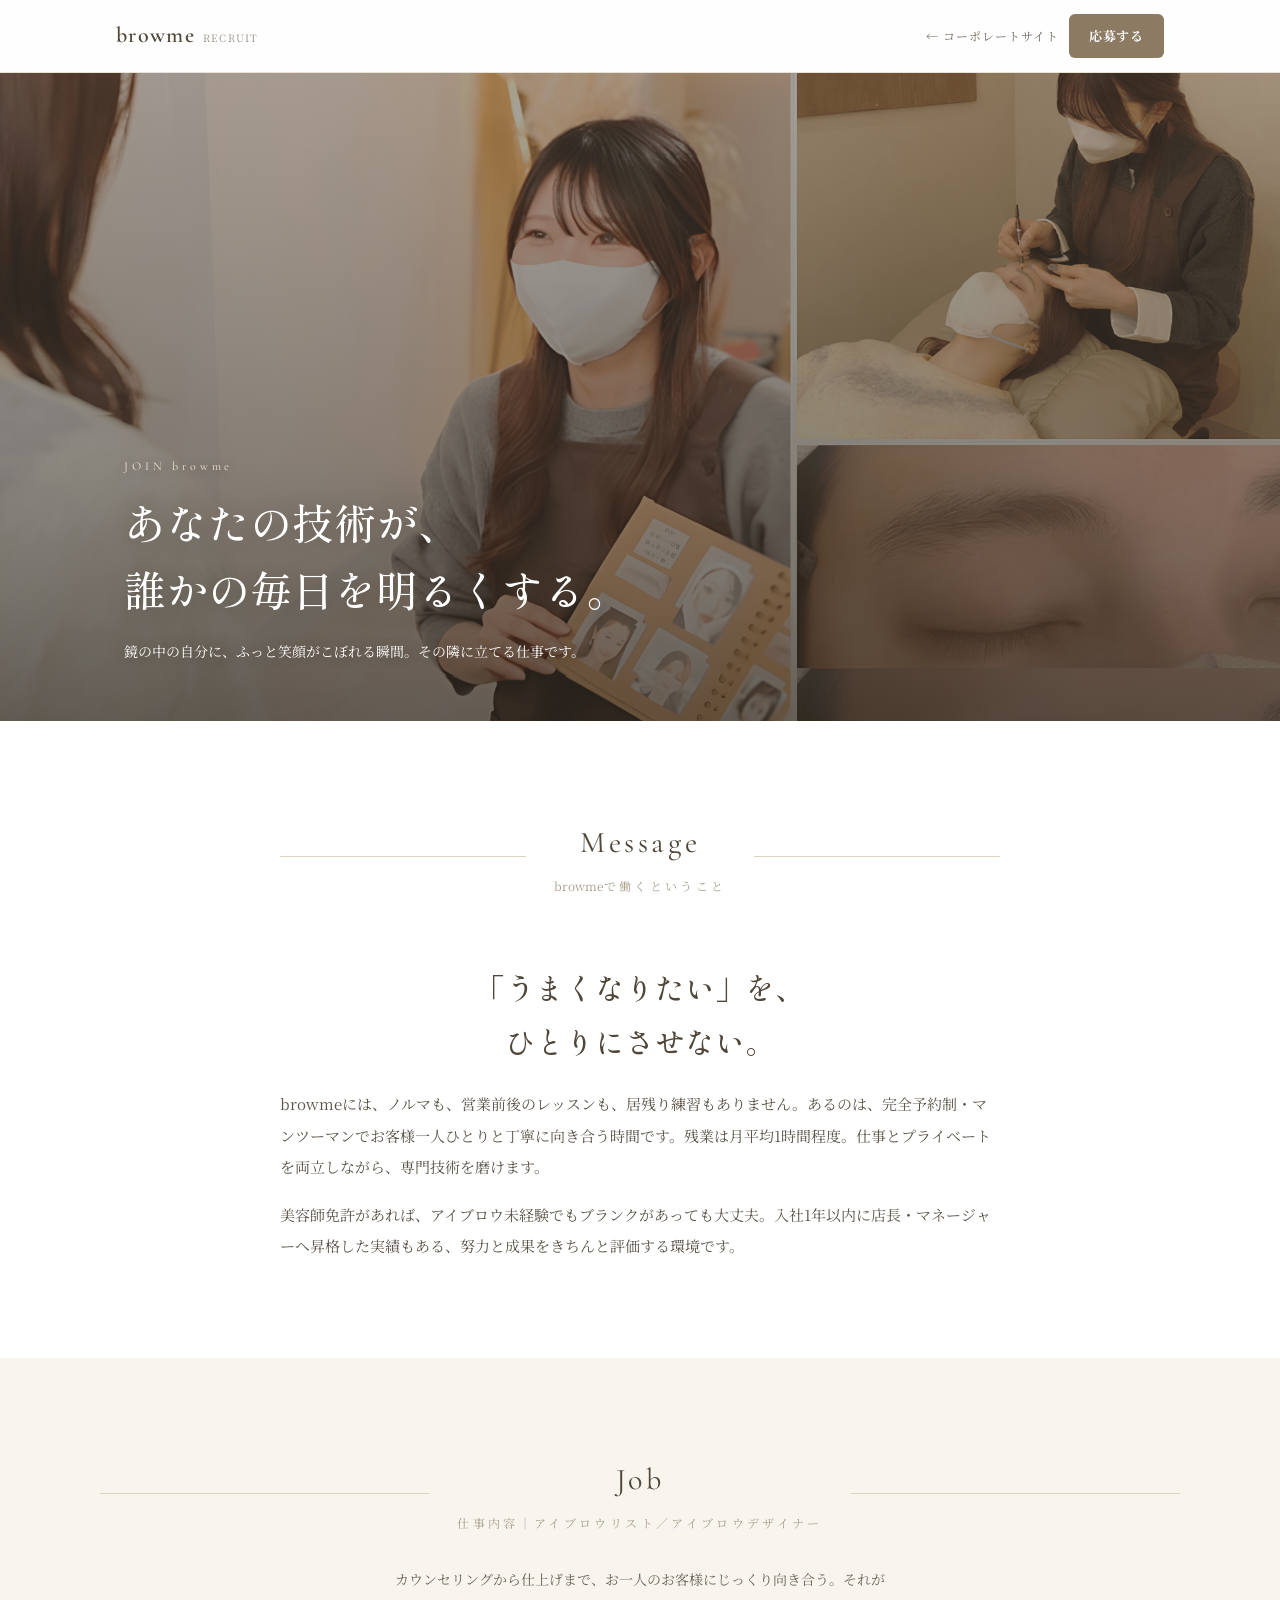
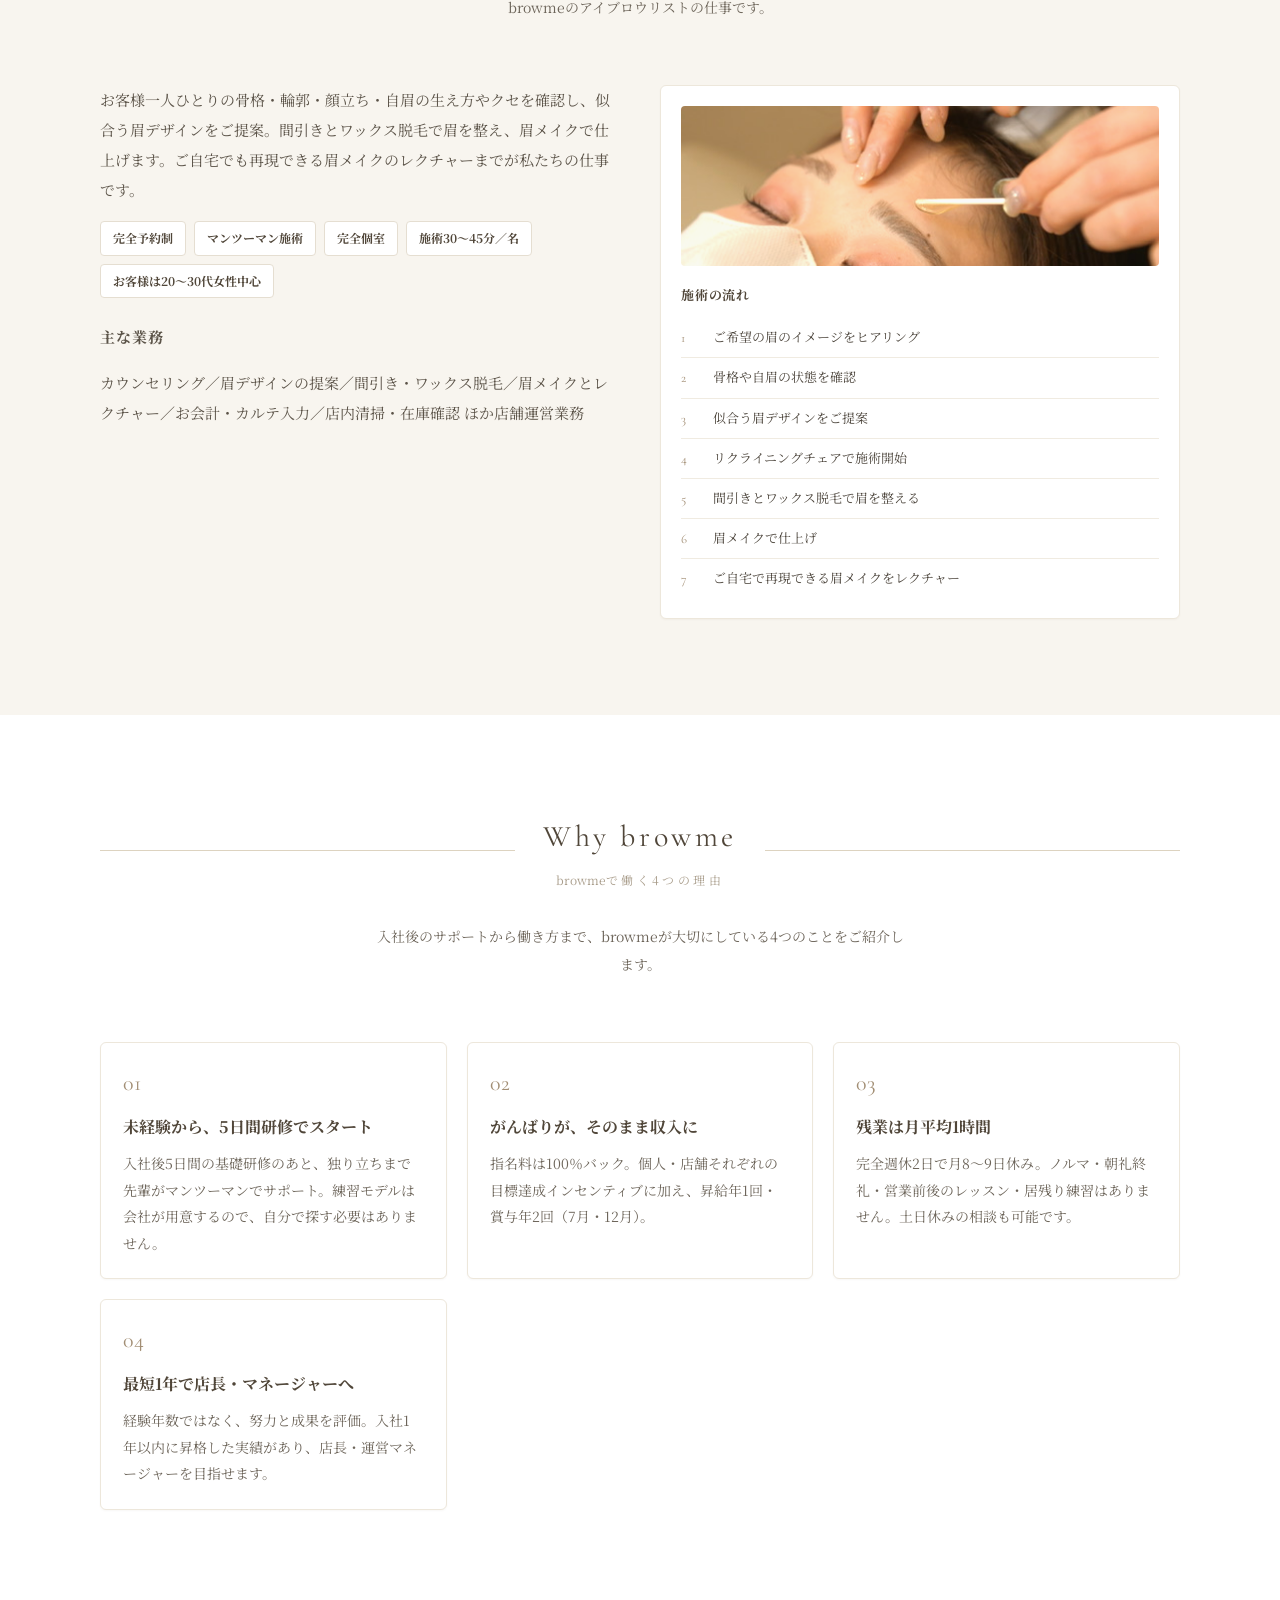
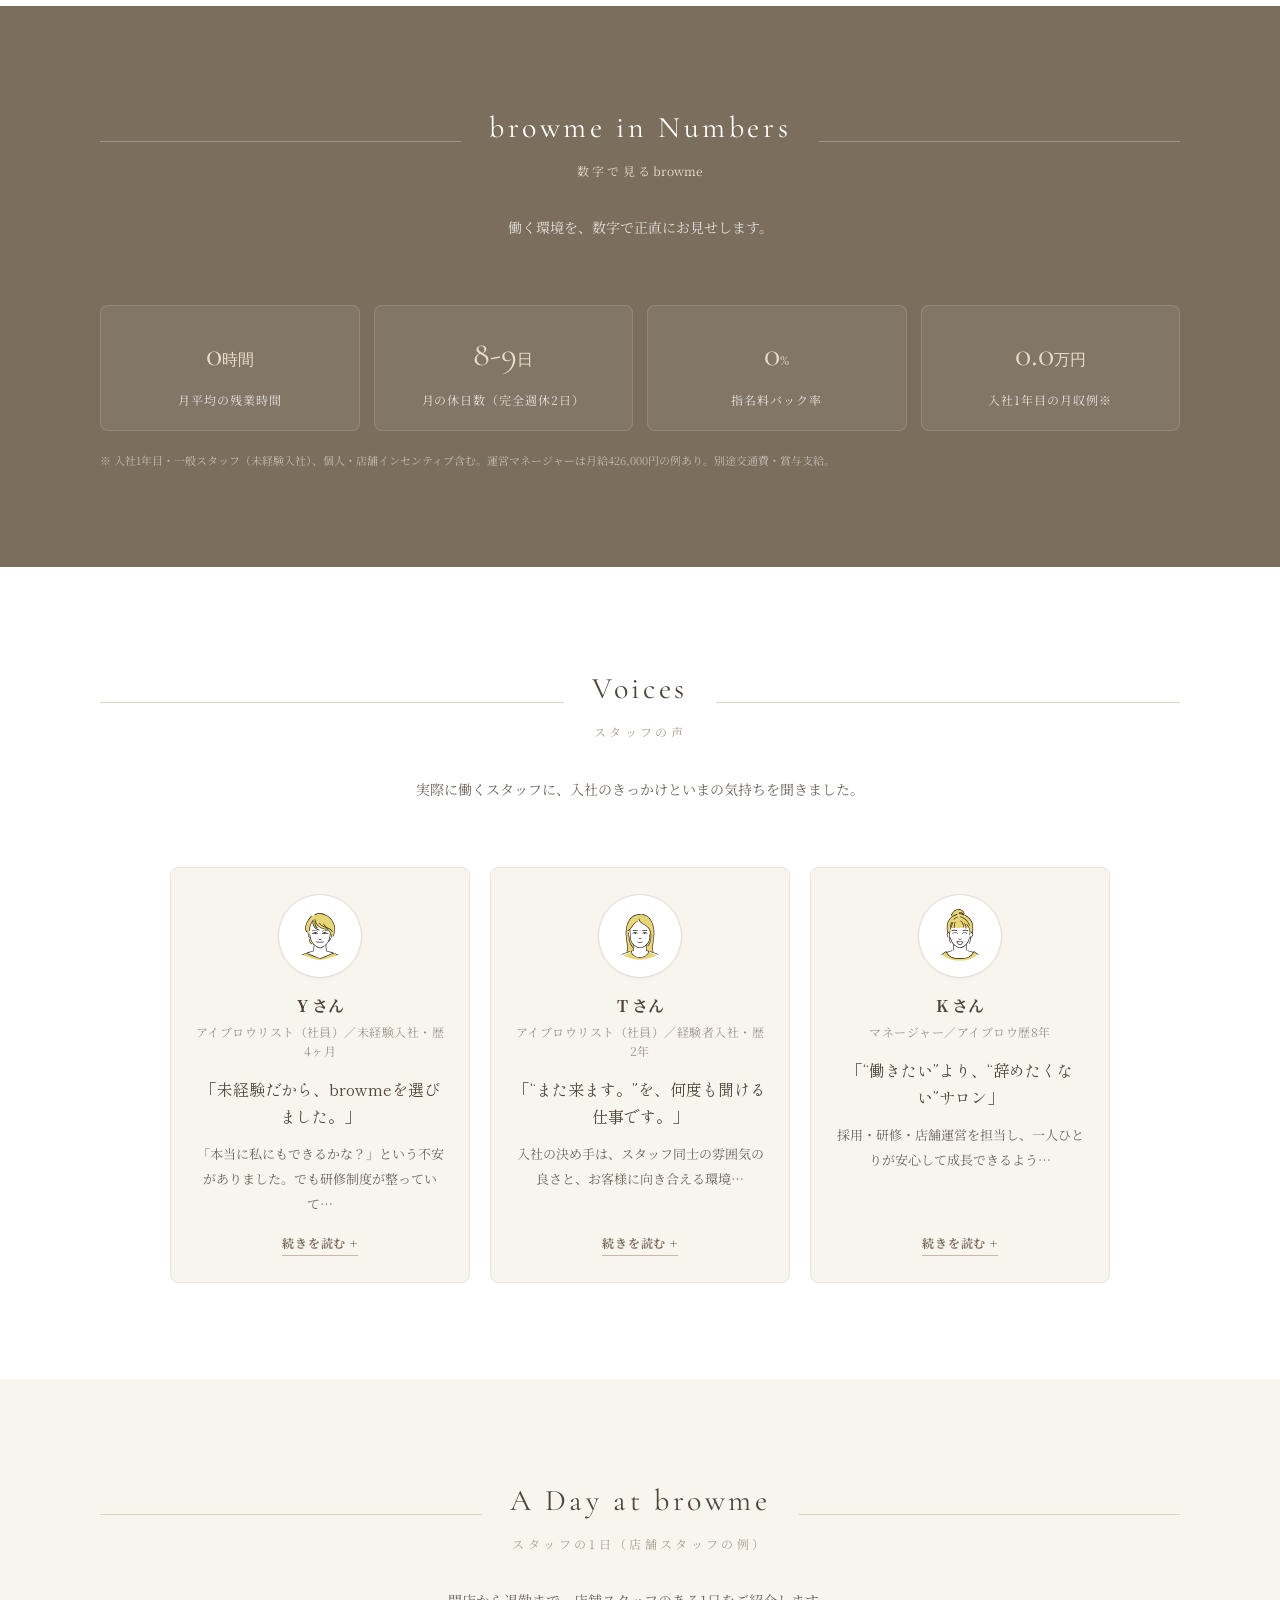
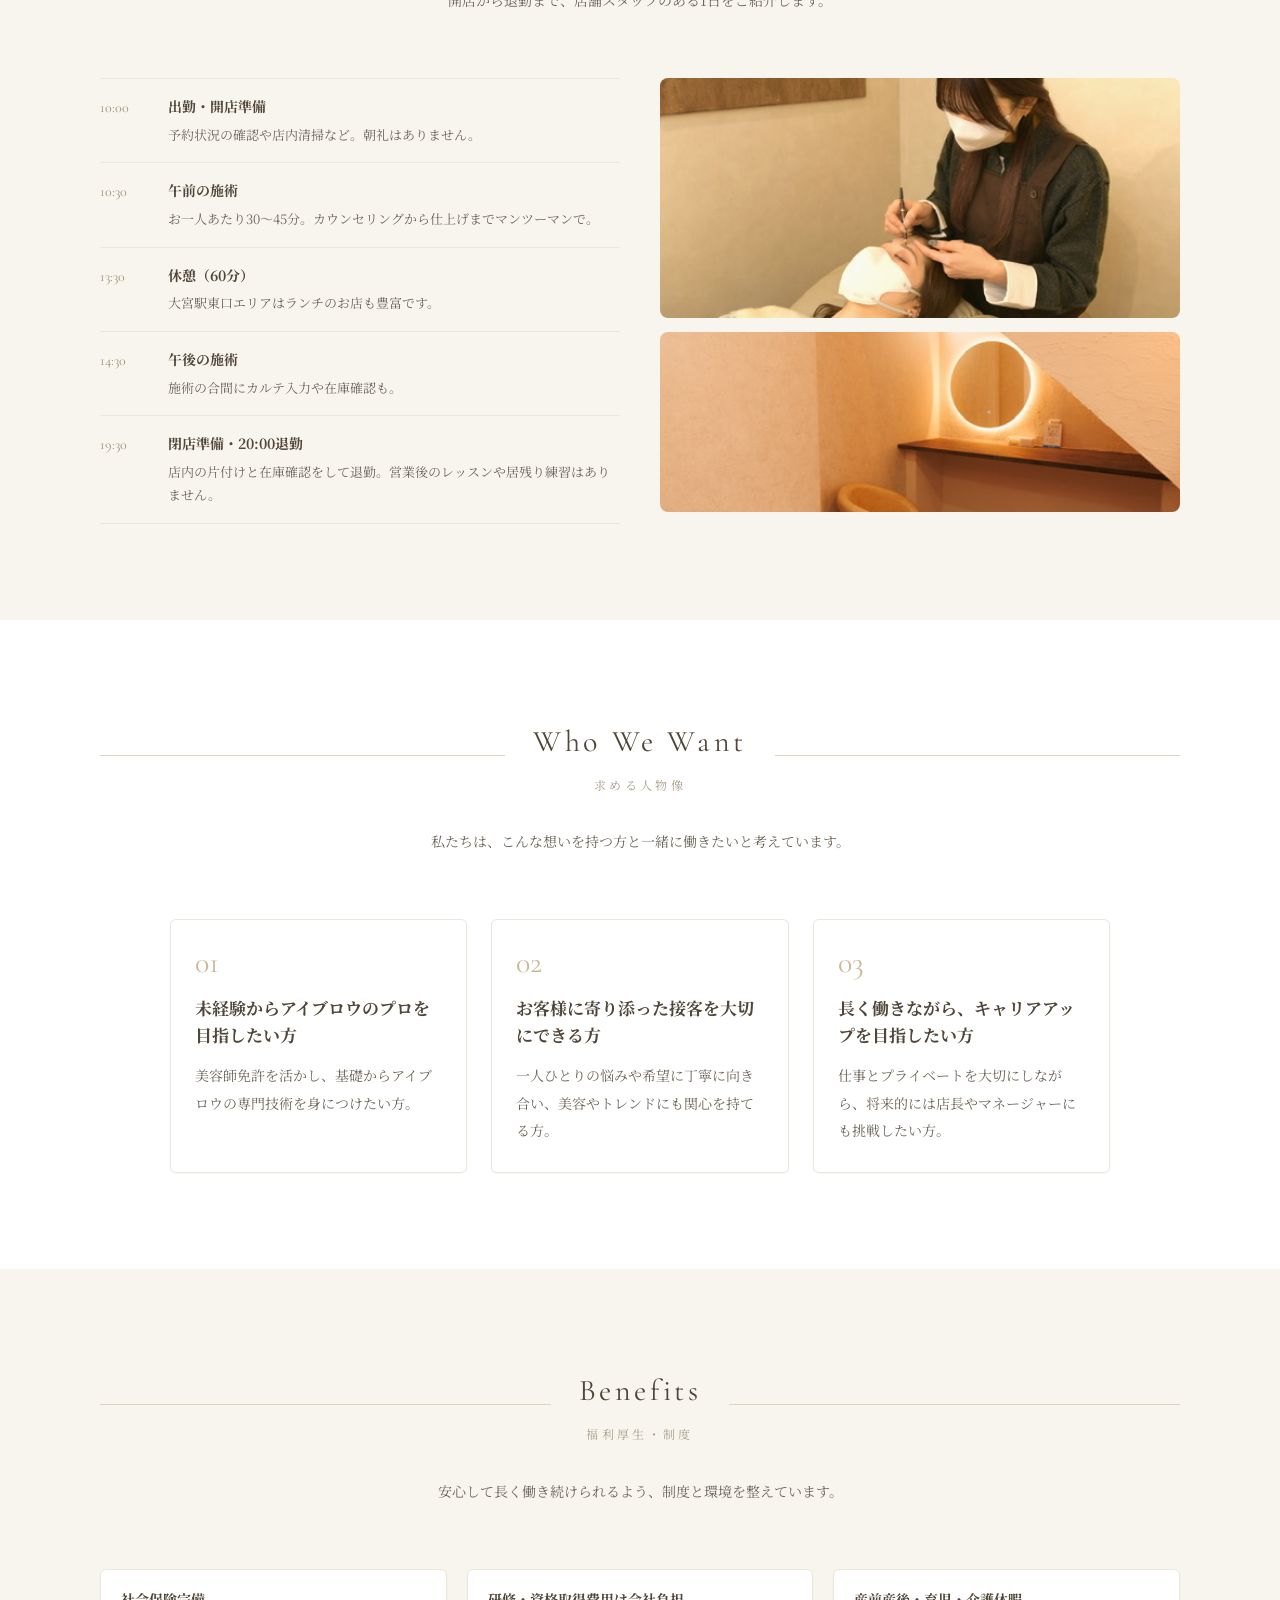
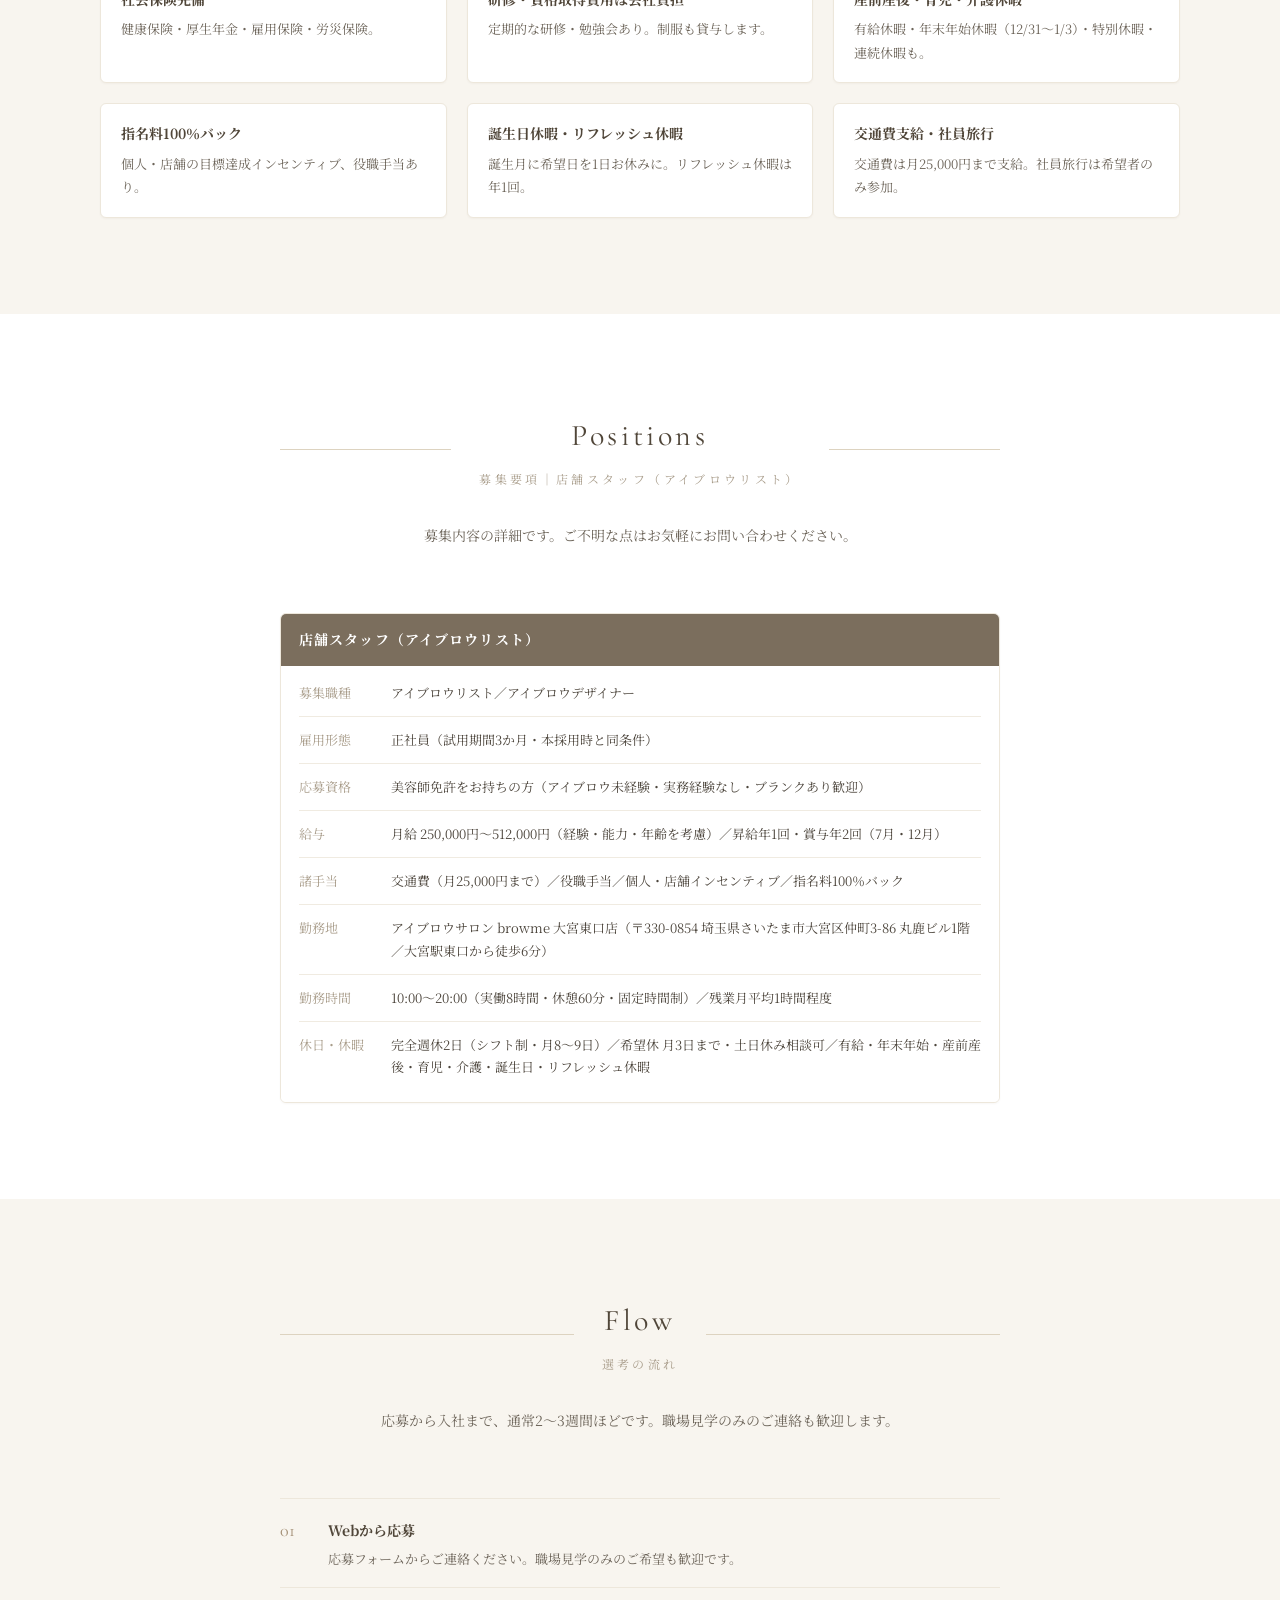
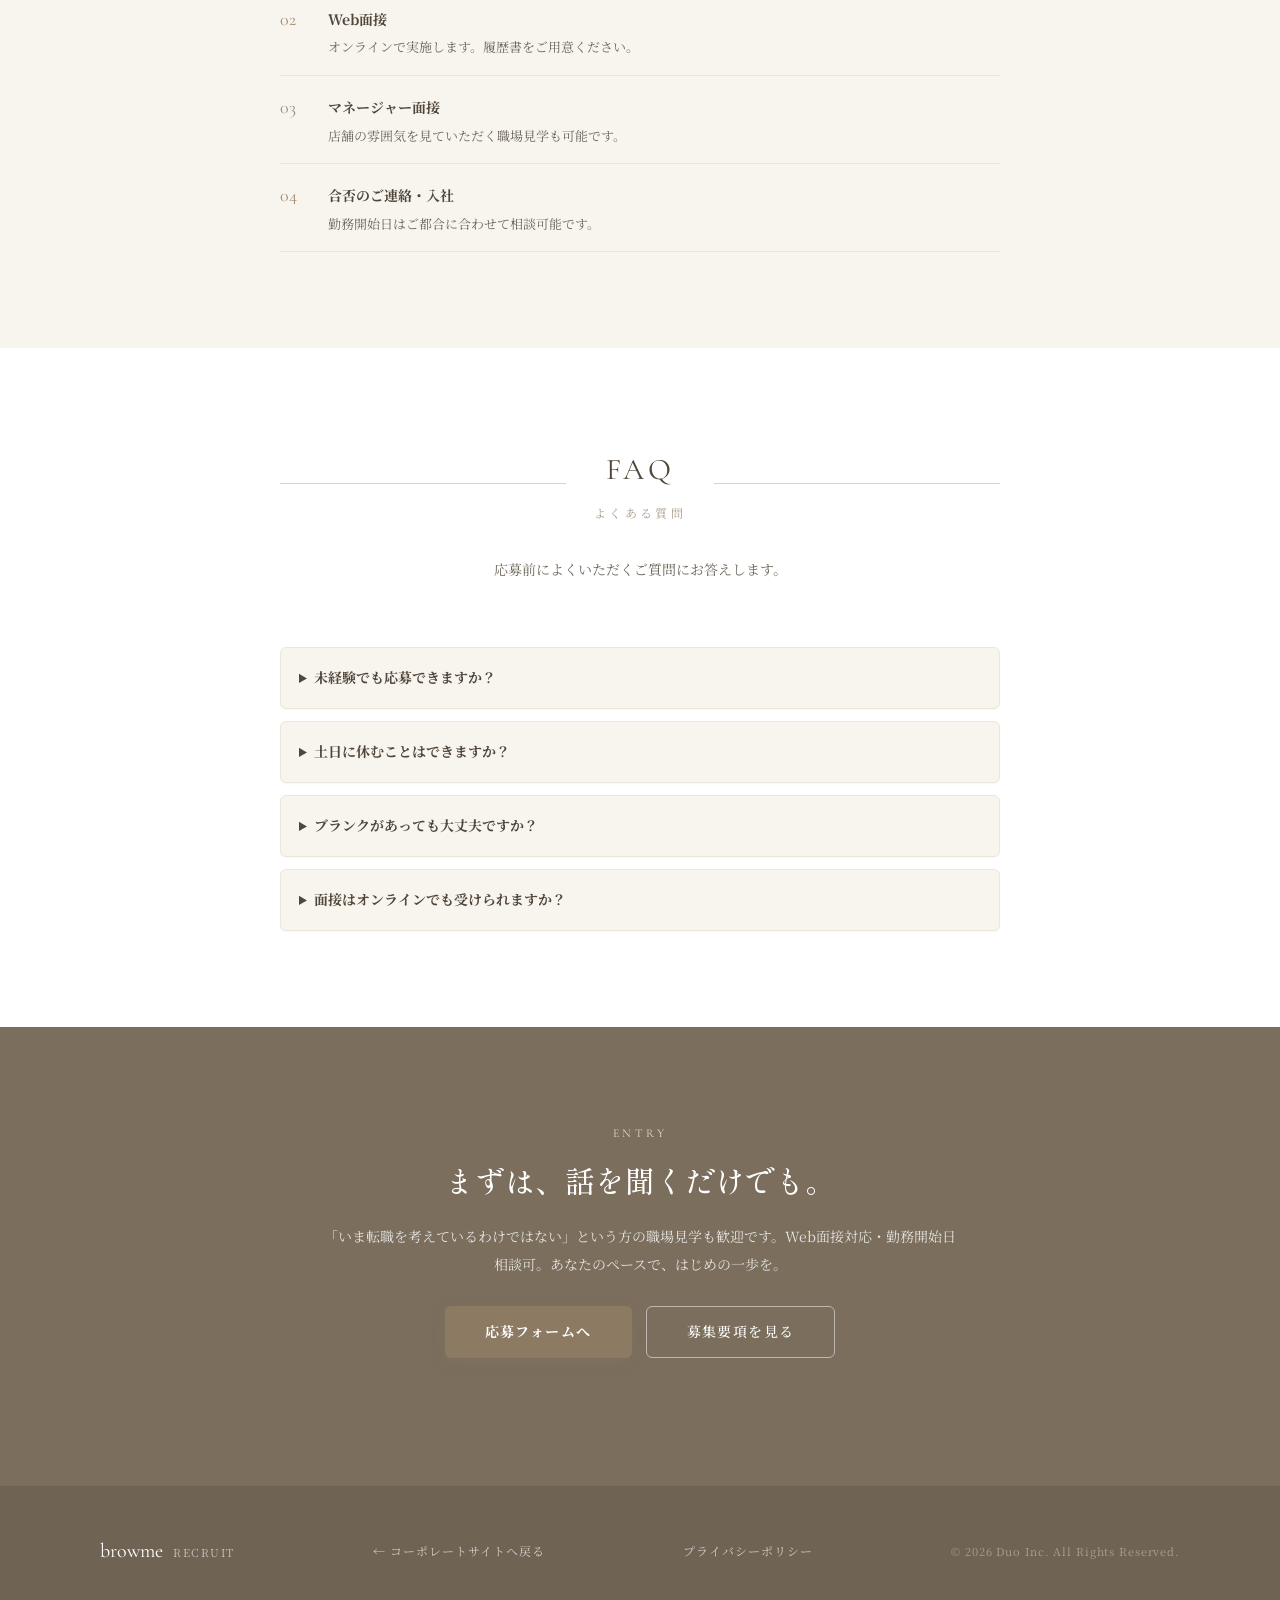
==== commit 776cfabe: "写真データ追加" ====
--- a/recruit.html
+++ b/recruit.html
@@ -3,7 +3,7 @@
 <head>
 <meta charset="UTF-8">
 <meta name="viewport" content="width=device-width, initial-scale=1">
-<title>採用情報 | browme（ブロウミー）- 株式会社Duo</title>
+<title>採用情報 | browme（ブロウミー）</title>
 <meta name="description" content="眉毛専門サロンbrowmeの採用情報。未経験からアイブロウのプロを目指せる環境、働く4つの理由、募集要項、選考フローをご紹介します。">
 <link rel="preconnect" href="https://fonts.googleapis.com">
 <link rel="preconnect" href="https://fonts.gstatic.com" crossorigin>
@@ -468,6 +468,7 @@
       <span class="site-footer__logo-sub">RECRUIT</span>
     </div>
     <a href="index.html" style="font-size: 12px; letter-spacing: 0.08em; color: rgba(255,255,255,0.7);">← コーポレートサイトへ戻る</a>
+    <a href="privacy.html" style="font-size: 12px; letter-spacing: 0.08em; color: rgba(255,255,255,0.7);">プライバシーポリシー</a>
     <p class="site-footer__copyright">© 2026 Duo Inc. All Rights Reserved.</p>
   </div>
 </footer>
--- a/css/style.css
+++ b/css/style.css
@@ -370,6 +370,7 @@
 }
 
 .site-header__logo-sub {
+  display: none;
   font-size: 10px;
   letter-spacing: 0.12em;
   color: var(--color-caption-alt);
@@ -380,6 +381,11 @@
   display: flex;
   align-items: center;
   gap: 10px;
+}
+
+.site-header__actions .btn {
+  flex-shrink: 0;
+  white-space: nowrap;
 }
 
 .site-header__back-link {
@@ -390,6 +396,10 @@
 }
 
 @media (min-width: 640px) {
+  .site-header__logo-sub {
+    display: inline;
+  }
+
   .site-header__back-link {
     display: inline;
   }
@@ -399,6 +409,7 @@
 .menu-toggle {
   display: flex;
   flex-direction: column;
+  flex-shrink: 0;
   justify-content: center;
   gap: 5px;
   width: 44px;
@@ -977,6 +988,7 @@
 }
 
 .store-card__media {
+  position: relative;
   height: 180px;
 }
 
@@ -1261,7 +1273,7 @@
 }
 
 /* ---------- Message ---------- */
-.message-copy h2 {
+.message-copy > h2 {
   margin: 0 0 20px;
   font-family: var(--font-heading-jp);
   font-weight: 500;
@@ -1271,7 +1283,7 @@
   text-wrap: pretty;
 }
 
-.message-copy p {
+.message-copy > p {
   margin: 0 0 16px;
   font-size: 15px;
   line-height: 2.1;
@@ -1279,7 +1291,7 @@
   text-align: left;
 }
 
-.message-copy p:last-child {
+.message-copy > p:last-child {
   margin-bottom: 0;
 }
 
@@ -1927,3 +1939,65 @@
   gap: 14px;
   justify-content: center;
 }
+
+/* ---------- Legal / policy prose ---------- */
+.legal-updated {
+  margin: 0 0 40px;
+  font-size: 13px;
+  color: var(--color-caption-alt);
+}
+
+.legal-block {
+  padding: 28px 0;
+  border-top: 1px solid #E5DED1;
+}
+
+.legal-block:last-child {
+  border-bottom: 1px solid #E5DED1;
+}
+
+.legal-block h2 {
+  margin: 0 0 16px;
+  font-family: var(--font-heading-jp);
+  font-weight: 500;
+  font-size: 19px;
+  line-height: 1.6;
+  color: var(--color-heading);
+}
+
+.legal-block p {
+  margin: 0 0 14px;
+  font-size: 14px;
+  line-height: 2;
+  color: var(--color-body);
+}
+
+.legal-block p:last-child {
+  margin-bottom: 0;
+}
+
+.legal-block ul,
+.legal-block ol {
+  margin: 0 0 14px;
+  padding-left: 1.3em;
+  font-size: 14px;
+  line-height: 1.9;
+  color: var(--color-body);
+}
+
+.legal-block li {
+  margin-bottom: 6px;
+}
+
+.legal-block li:last-child {
+  margin-bottom: 0;
+}
+
+.legal-contact {
+  margin-top: 6px;
+  border-top: 1px solid #E5DED1;
+}
+
+.legal-contact .company-table__row:last-child {
+  border-bottom: none;
+}
